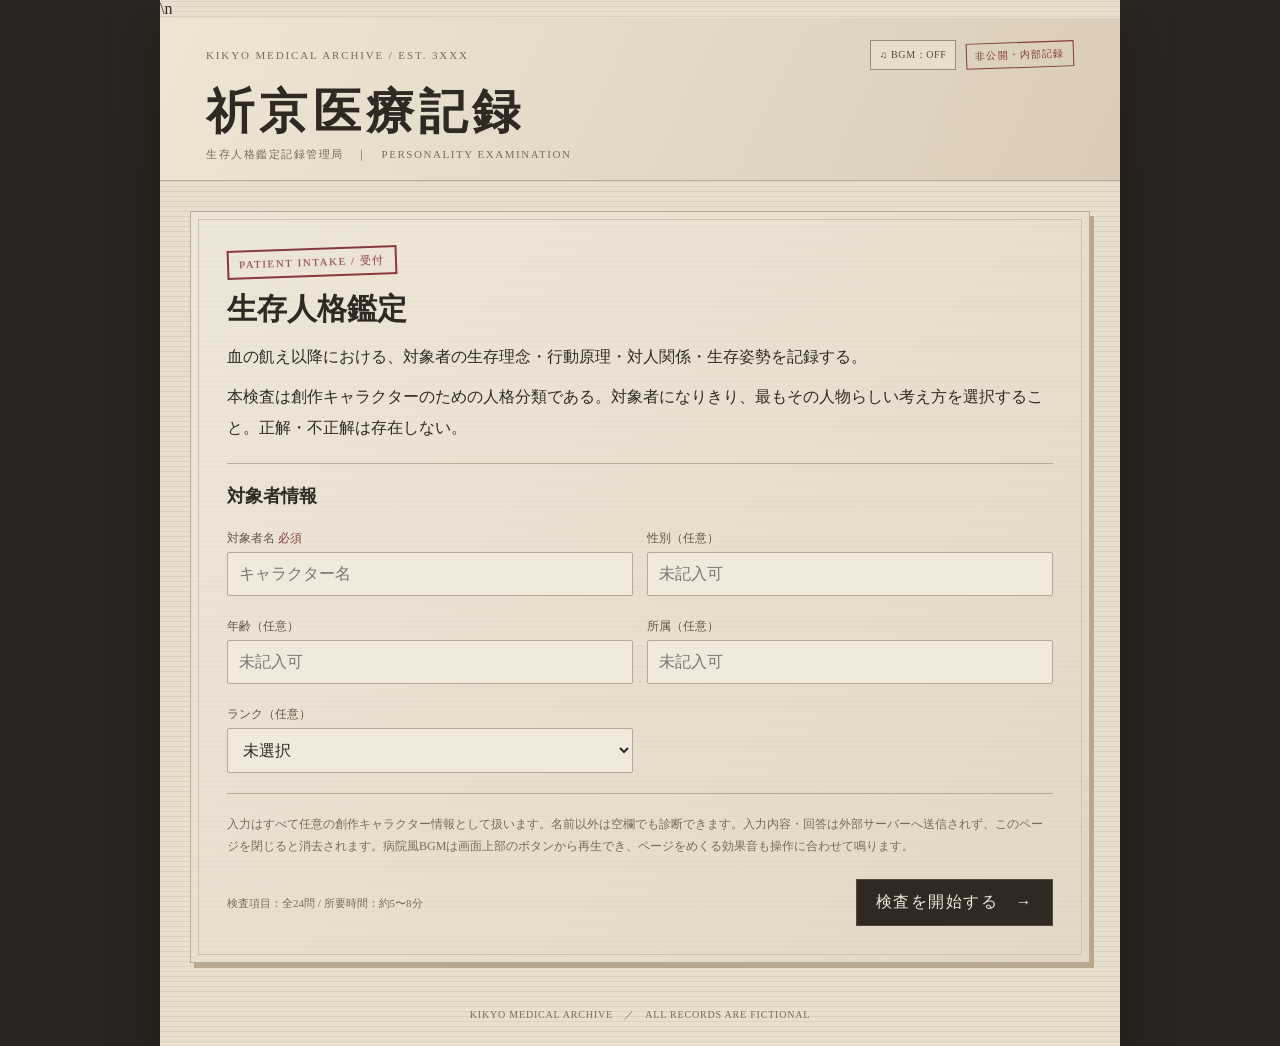
==== index.html @ bdaafd97 "Add files via upload" ====
<!doctype html>
<html lang="ja">
<head>
<meta charset="utf-8">
<meta name="viewport" content="width=device-width,initial-scale=1,viewport-fit=cover">
<meta name="theme-color" content="#292522">
<meta name="description" content="祈京医療記録 — 血の飢え以降の生存人格を鑑定する、創作キャラクター向け16タイプ診断。">
<title>祈京医療記録｜生存人格鑑定</title>
<style>
:root{
 --bg:#292522;--paper:#e8dfcf;--paper-deep:#ded2bd;--paper-light:#f0e9dc;
 --ink:#302923;--muted:#776b5b;--line:#b8aa95;--red:#87383b;--red-dark:#63282d;
 --bluegray:#69717b;--shadow:0 18px 55px #0005;--serif:"Yu Mincho","Hiragino Mincho ProN","Noto Serif JP",serif;
 --sans:"Yu Gothic","Hiragino Kaku Gothic ProN",sans-serif;
}
*{box-sizing:border-box}
html{scroll-behavior:smooth}
body{margin:0;background:radial-gradient(ellipse at top,#403833 0,#292522 58%);color:var(--ink);font-family:var(--serif);min-height:100vh}
button,input,select{font:inherit}
button{touch-action:manipulation}
.site{width:min(960px,100%);min-height:100vh;margin:0 auto;background:var(--paper);box-shadow:var(--shadow);position:relative;overflow:hidden}
.site:before{content:"";position:absolute;inset:0;pointer-events:none;opacity:.14;background:repeating-linear-gradient(0deg,transparent 0 4px,#8e806b 4px 5px)}
header{position:relative;padding:22px clamp(18px,5vw,46px) 18px;border-bottom:1px solid var(--line);background:linear-gradient(115deg,#eee5d5,#d9cdb9)}
.header-top{display:flex;align-items:center;justify-content:space-between;gap:12px}
.kicker,.micro{font:11px Georgia,serif;letter-spacing:.17em;color:var(--muted)}
.archive-mark{font:10px Georgia,serif;color:var(--red);border:1px solid var(--red);padding:5px 8px;letter-spacing:.12em;transform:rotate(-2deg)}
h1{font-size:clamp(29px,6vw,48px);letter-spacing:.11em;margin:10px 0 3px;font-weight:600}
.header-sub{font-size:11px;letter-spacing:.14em;color:var(--muted)}
main{position:relative;padding:clamp(14px,3.5vw,30px)}
.panel{position:relative;border:1px solid var(--line);padding:clamp(18px,4vw,36px);background:
 repeating-linear-gradient(0deg,#00000003 0,#00000003 1px,transparent 1px,transparent 5px),
 linear-gradient(135deg,#eee6d8,#e3d8c6);box-shadow:4px 5px 0 #b7a88f}
.panel:after{content:"";position:absolute;inset:7px;border:1px solid #cfc2ad;pointer-events:none}
.panel>*{position:relative;z-index:1}
h2{font-size:clamp(22px,4vw,30px);font-weight:600;margin:12px 0}
h3{font-size:18px;margin:20px 0 10px}
p{line-height:1.9;margin:10px 0}
.small{font-size:12px;color:var(--muted);line-height:1.8}
.stamp{display:inline-block;border:2px solid var(--red);color:var(--red);padding:5px 10px;font-size:11px;letter-spacing:.14em;transform:rotate(-2deg)}
.rule{border:0;border-top:1px solid var(--line);margin:20px 0}
.form-grid{display:grid;grid-template-columns:repeat(2,minmax(0,1fr));gap:10px 14px}
.field label{display:block;font-size:12px;color:#625747;margin:12px 0 5px}
.field input,.field select{width:100%;padding:12px 11px;border:1px solid #b7a991;border-radius:2px;background:#f1e9dc;color:var(--ink);outline:none}
.field input:focus,.field select:focus{border-color:var(--red);box-shadow:0 0 0 2px #87383b20}
.btn{border:1px solid #55483b;background:#302923;color:#f1e7d8;padding:12px 19px;letter-spacing:.09em;min-height:44px;transition:background .2s,transform .2s}
.btn:hover{background:#493a32}.btn:active{transform:translateY(1px)}
.btn.secondary{background:transparent;color:var(--ink)}.btn.secondary:hover{background:#d9cdbb}
.btn:disabled{opacity:.35;cursor:not-allowed}
.actions{display:flex;justify-content:space-between;align-items:center;gap:10px;flex-wrap:wrap;margin-top:22px}
.notice{font-size:11px;color:var(--muted);line-height:1.7}
.hidden{display:none!important}
.section-title{display:flex;align-items:center;gap:12px;margin-bottom:16px}
.section-title .num{font:12px Georgia,serif;color:var(--red);letter-spacing:.12em}
.exam-top{display:grid;grid-template-columns:74px 1fr;gap:17px;align-items:center;margin-bottom:18px}
.syringe-wrap{width:64px;height:166px;position:relative;display:flex;align-items:center;justify-content:center}
.syringe{position:relative;width:38px;height:137px;border:2px solid #75695c;border-radius:5px 5px 9px 9px;background:#f5eddfaa;overflow:hidden;box-shadow:inset 3px 0 5px #fff8}
.syringe:before{content:"";position:absolute;top:-13px;left:8px;width:18px;height:11px;border:2px solid #75695c;border-bottom:0}
.syringe:after{content:"";position:absolute;inset:9px 5px;background:repeating-linear-gradient(to top,transparent 0 12px,#6e6052 12px 13px);opacity:.6;z-index:2}
.blood{position:absolute;left:0;bottom:0;width:100%;height:0;background:linear-gradient(90deg,#64282d,#a34a4b 55%,#702c31);transition:height .65s ease}
.plunger{position:absolute;bottom:0;left:12px;width:14px;height:18px;background:#9d9282;border:2px solid #75695c;transform:translateY(0);transition:transform .65s ease}
.progress-meta{min-width:0}
.progress-meta h2{margin:6px 0}
.phase{font:11px Georgia,serif;letter-spacing:.18em;color:var(--red)}
.progress-label{display:flex;justify-content:space-between;gap:8px;font:11px Georgia,serif;color:var(--muted)}
.progress-track{height:7px;background:#c7baa4;margin-top:7px;overflow:hidden}
.progress-track span{display:block;height:100%;width:0;background:var(--red);transition:width .4s}
.question-card{transform-origin:left center}
.question-card.turning{animation:pageTurn .48s ease}
@keyframes pageTurn{0%{transform:perspective(900px) rotateY(0);opacity:1}45%{transform:perspective(900px) rotateY(-13deg);opacity:.45}100%{transform:perspective(900px) rotateY(0);opacity:1}}
.q-number{font:12px Georgia,serif;letter-spacing:.2em;color:var(--red)}
.q-text{font-size:clamp(19px,3.8vw,25px);line-height:1.75;margin:14px 0 8px}
.q-context{font-size:13px;line-height:1.85;color:#665b4d}
.options{display:grid;gap:9px;margin-top:20px}
.option{display:flex;gap:12px;align-items:flex-start;width:100%;text-align:left;padding:14px 15px;border:1px solid #c0b29b;background:#e0d4c0;color:var(--ink);line-height:1.75;transition:.18s}
.option:hover{background:#d8c9b1;border-color:#8f7a63}
.option.selected{border:2px solid var(--red);background:#ead9cd;padding:13px 14px;box-shadow:inset 3px 0 var(--red)}
.option.selected{position:relative;background:linear-gradient(100deg,#6e252b 0,#87383b 13%,#ead9cd 13.5%);border-color:#632127;color:#2e211e;box-shadow:inset 5px 0 #632127,0 0 0 1px #87383b55}
.option.selected .option-letter{color:#f4e6d8;font-weight:bold}
.option.selected:after{content:"記録選択済";position:absolute;right:10px;top:7px;font:9px var(--sans);letter-spacing:.08em;color:#87383b;background:#f1e4d5;padding:2px 5px;border:1px solid #b88b80}
.compat-card{position:relative}
.compat-tier{display:inline-block;margin:7px 0 4px;padding:3px 7px;border:1px solid #9c786c;color:#71343a;font-size:10px;letter-spacing:.08em;background:#eee2d2}
.compat-card[data-tier="good"] .compat-tier{background:#e5e0d0;color:#53604a;border-color:#9ba28b}
.compat-card[data-tier="caution"] .compat-tier{background:#eee1ce;color:#805d36;border-color:#c2a57d}
.compat-card[data-tier="friction"] .compat-tier{background:#ead5d0;color:#782e35;border-color:#b9827d}
#bloodReveal{position:absolute;z-index:30;left:0;right:0;top:0;height:350px;pointer-events:none;overflow:hidden;opacity:0}
#bloodReveal.play{opacity:1}
#bloodReveal .drip{position:absolute;top:-150px;width:clamp(9px,2vw,18px);height:155px;border-radius:0 0 60% 60%;background:linear-gradient(90deg,#4b1119,#8d2630 48%,#5b151e);filter:drop-shadow(0 2px 2px #3a111566);transform-origin:top;animation:bloodFall 1.7s cubic-bezier(.18,.7,.25,1) forwards}
#bloodReveal .drip:after{content:"";position:absolute;bottom:-15px;left:50%;width:19px;height:24px;transform:translateX(-50%);border-radius:50% 50% 60% 60%;background:#76202a}
#bloodReveal .drip:nth-child(1){left:9%;height:112px;animation-delay:.05s}
#bloodReveal .drip:nth-child(2){left:24%;height:176px;animation-delay:.18s}
#bloodReveal .drip:nth-child(3){left:57%;height:132px;animation-delay:.1s}
#bloodReveal .drip:nth-child(4){left:79%;height:198px;animation-delay:.24s}
#bloodReveal .drip:nth-child(5){left:92%;height:95px;animation-delay:.32s}
#certificate.blood-mark:after{content:"";position:absolute;z-index:2;pointer-events:none;top:0;right:0;width:min(190px,32%);height:120px;opacity:.48;background:radial-gradient(ellipse at 85% 0%,#7c2028 0 7%,transparent 8%),radial-gradient(ellipse at 72% 2%,#8c2930 0 15%,transparent 16%),radial-gradient(ellipse at 96% 18%,#6f1d26 0 9%,transparent 10%);mix-blend-mode:multiply}
#certificate{position:relative;overflow:hidden}
@keyframes bloodFall{0%{top:-160px;transform:scaleY(.3)}65%{transform:scaleY(1.04)}100%{top:105px;transform:scaleY(1)}}
@media(prefers-reduced-motion:reduce){#bloodReveal .drip,.screen-enter,.question-card.turning{animation-duration:.01ms!important}}

.option:focus-visible,.btn:focus-visible{outline:3px solid #87383b66;outline-offset:2px}
.option-letter{font:14px Georgia,serif;color:var(--red);min-width:19px;padding-top:1px}
.stage-panel{text-align:center;min-height:270px;display:flex;flex-direction:column;align-items:center;justify-content:center}
.loader{width:54px;height:54px;border:3px solid #c8baa4;border-top-color:var(--red);border-radius:50%;animation:spin 1.1s linear infinite;margin:20px auto}
@keyframes spin{to{transform:rotate(360deg)}}
.result-head{display:flex;justify-content:space-between;align-items:flex-start;gap:12px;flex-wrap:wrap}
.result-code{font:bold clamp(48px,10vw,76px) Georgia,serif;color:var(--red);letter-spacing:.1em;margin:4px 0}
.result-name{font-size:clamp(22px,4vw,30px);margin:0}
.class-label{display:inline-block;border:1px solid var(--red);color:var(--red);padding:5px 9px;font-size:12px;margin-top:9px}
.axis{margin:16px 0}
.axis-head{display:flex;justify-content:space-between;gap:10px;font-size:12px;flex-wrap:wrap}
.axis-track{height:12px;display:flex;background:#c7baa4;margin-top:7px;overflow:hidden}
.axis-first{height:100%;background:var(--red)}.axis-second{height:100%;background:var(--bluegray)}
.axis-legend{display:flex;justify-content:space-between;color:var(--muted);font-size:10px;margin-top:4px}
.detail-grid{display:grid;grid-template-columns:repeat(2,minmax(0,1fr));gap:10px}
.detail{border:1px solid var(--line);background:#e0d5c3;padding:13px;line-height:1.8;font-size:13px}
.detail strong{display:block;color:var(--red);font-size:12px;margin-bottom:4px;letter-spacing:.05em}
.compat-grid{display:grid;grid-template-columns:repeat(2,minmax(0,1fr));gap:8px}
.compat-card{border:1px solid var(--line);background:#e0d5c3;padding:10px;font-size:12px;line-height:1.6}
.compat-card b{display:block;font-size:13px}.compat-kind{color:var(--red);font-size:11px}
.result-actions{display:flex;gap:9px;flex-wrap:wrap;margin-top:16px}
.header-controls{display:flex;align-items:center;gap:10px}
.sound-toggle{border:1px solid #9c8c75;background:#e7ddcc;color:#57483b;padding:7px 9px;font:10px Georgia,serif;letter-spacing:.06em;white-space:nowrap}
.sound-toggle[aria-pressed="true"]{background:#87383b;color:#f1e7d8;border-color:#63282d}
.option-note{margin-top:10px}
.date-record{margin-top:5px;color:var(--red)}
.compat-heading{font-size:14px;margin:14px 0 8px;color:#5c493c}
.compat-heading.friction{margin-top:24px;color:var(--red-dark)}
.compat-card{position:relative}
.compat-rank{font:11px Georgia,serif;color:var(--red);letter-spacing:.08em}
.compat-score{display:inline-block;margin:5px 0;padding:2px 6px;border:1px solid #b8aa95;font:11px Georgia,serif}
.compat-axes{color:var(--muted);font-size:10px;margin-top:5px}
.screen-enter{animation:screenReveal .65s ease both}
@keyframes screenReveal{0%{opacity:0;filter:blur(2px);transform:translateY(9px)}100%{opacity:1;filter:blur(0);transform:translateY(0)}}
#result .panel{animation:recordReveal .9s ease both}
@keyframes recordReveal{0%{opacity:0;transform:translateY(12px) scale(.99)}65%{opacity:1}100%{transform:translateY(0) scale(1)}}
.stamp{animation:stampIn .55s cubic-bezier(.2,.8,.2,1) both}
@keyframes stampIn{0%{opacity:0;transform:rotate(-8deg) scale(1.25)}100%{opacity:1;transform:rotate(-2deg) scale(1)}}
.exam-top{animation:screenReveal .5s ease both}
.option{animation:optionAppear .34s ease both}
.option:nth-child(2){animation-delay:.035s}.option:nth-child(3){animation-delay:.07s}.option:nth-child(4){animation-delay:.105s}.option:nth-child(5){animation-delay:.14s}
@keyframes optionAppear{0%{opacity:0;transform:translateX(10px)}100%{opacity:1;transform:translateX(0)}}
#analysis .loader{box-shadow:0 0 0 0 #87383b22;animation:spin 1.1s linear infinite,medicalPulse 1.8s ease-in-out infinite}
@keyframes medicalPulse{0%,100%{box-shadow:0 0 0 0 #87383b00}50%{box-shadow:0 0 18px 4px #87383b30}}
#analysis{overflow:hidden}
#analysis:before{content:"";position:absolute;left:0;right:0;top:-25%;height:22%;background:linear-gradient(180deg,transparent,#87383b14,transparent);animation:scanSweep 2.4s linear infinite;pointer-events:none}
@keyframes scanSweep{to{top:110%}}
.question-card:before{content:"RECORD / CONFIDENTIAL";position:absolute;right:16px;top:14px;font:9px Georgia,serif;letter-spacing:.12em;color:#9b8d79;opacity:.65}
.footer{padding:15px 22px 24px;text-align:center;color:var(--muted);font-size:10px;letter-spacing:.08em}
@media(max-width:560px){
 main{padding:12px}.panel{padding:17px}.form-grid,.detail-grid{grid-template-columns:1fr}.header-controls{gap:6px}.sound-toggle{font-size:9px;padding:6px 7px}.archive-mark{font-size:9px}
 .exam-top{grid-template-columns:56px 1fr;gap:12px}.syringe-wrap{width:52px;height:144px}.syringe{height:119px;width:34px}
 .compat-grid{grid-template-columns:1fr 1fr}.actions .btn{flex:1}
}
@media(prefers-reduced-motion:reduce){*,*:before,*:after{scroll-behavior:auto!important;animation-duration:.01ms!important;animation-iteration-count:1!important;transition-duration:.01ms!important}}
</style>
</head>
<body>
<div class="site">\n<div id="bloodReveal" aria-hidden="true"><i class="drip"></i><i class="drip"></i><i class="drip"></i><i class="drip"></i><i class="drip"></i></div>
<header>
 <div class="header-top"><div class="kicker">KIKYO MEDICAL ARCHIVE / EST. 3XXX</div><div class="header-controls"><button type="button" class="sound-toggle" id="soundBtn" aria-pressed="false">♫ BGM：OFF</button><div class="archive-mark">非公開・内部記録</div></div></div>
 <h1>祈京医療記録</h1>
 <div class="header-sub">生存人格鑑定記録管理局　｜　PERSONALITY EXAMINATION</div>
</header>
<main>
<section id="intro" class="panel">
 <div class="stamp">PATIENT INTAKE / 受付</div>
 <h2>生存人格鑑定</h2>
 <p>血の飢え以降における、対象者の生存理念・行動原理・対人関係・生存姿勢を記録する。</p>
 <p>本検査は創作キャラクターのための人格分類である。対象者になりきり、最もその人物らしい考え方を選択すること。正解・不正解は存在しない。</p>
 <hr class="rule">
 <h3>対象者情報</h3>
 <div class="form-grid">
  <div class="field"><label for="charName">対象者名 <span style="color:var(--red)">必須</span></label><input id="charName" maxlength="32" autocomplete="off" placeholder="キャラクター名"></div>
  <div class="field"><label for="gender">性別（任意）</label><input id="gender" maxlength="20" autocomplete="off" placeholder="未記入可"></div>
  <div class="field"><label for="age">年齢（任意）</label><input id="age" maxlength="16" autocomplete="off" placeholder="未記入可"></div>
  <div class="field"><label for="org">所属（任意）</label><input id="org" maxlength="32" autocomplete="off" placeholder="未記入可"></div>
  <div class="field"><label for="rank">ランク（任意）</label><select id="rank"><option value="">未選択</option><option>スレイブ</option><option>シビル</option><option>ドミナント</option><option>ロード</option><option>その他</option></select></div>
 </div>
 <hr class="rule">
 <p class="small">入力はすべて任意の創作キャラクター情報として扱います。名前以外は空欄でも診断できます。入力内容・回答は外部サーバーへ送信されず、このページを閉じると消去されます。病院風BGMは画面上部のボタンから再生でき、ページをめくる効果音も操作に合わせて鳴ります。</p>
 <div class="actions"><span class="notice">検査項目：全24問 / 所要時間：約5〜8分</span><button class="btn" id="startBtn">検査を開始する　→</button></div>
</section>

<section id="exam" class="hidden" aria-live="polite">
 <div class="exam-top">
  <div class="syringe-wrap" aria-label="採取進行状況"><div class="syringe"><div class="blood" id="blood"></div></div><div class="plunger" id="plunger"></div></div>
  <div class="progress-meta">
   <div class="phase">STAGE 01 / EXAMINATION</div><h2>心理検査記録</h2>
   <div class="progress-label"><span id="sample">SAMPLE 00 / 24</span><span id="remain">残り24問</span></div>
   <div class="progress-track"><span id="progress"></span></div>
   <div class="small" style="margin-top:7px">回答は対象者の思考傾向として集計されます。</div>
  </div>
 </div>
 <div class="panel question-card" id="questionCard">
  <div class="q-number" id="qNumber">CASE 001</div>
  <div class="q-text" id="qText"></div><div class="q-context" id="qContext">最も対象者らしい考え方を選択すること。</div>
  <div class="options" id="options"></div><p class="small option-note">選択肢に当てはまるものがない場合は、最後の「どれにも当てはまらない」を選択できます。その回答は各軸に加点・減点されません。</p>
  <div class="actions"><button class="btn secondary" id="backBtn">← 前の記録</button><button class="btn" id="nextBtn" disabled>回答を記録する →</button></div>
 </div>
</section>

<section id="analysis" class="panel stage-panel hidden" aria-live="polite">
 <div class="stamp">検査終了</div><div class="loader" aria-hidden="true"></div>
 <div class="phase">STAGE 02 / ANALYSIS</div><h2>解析処理中</h2>
 <p id="analysisText">採取された回答記録を照合しています。</p>
 <div class="progress-track" style="width:min(360px,90%)"><span id="analysisProgress"></span></div>
 <p class="small">人格傾向の集計・分類照合・記録文書の生成を実行しています。</p>
</section>

<section id="result" class="hidden">
 <div class="panel" id="certificate">
  <div class="result-head"><div><div class="stamp">診断確定 / CONFIRMED</div><div class="kicker" style="margin-top:17px">PATIENT PERSONALITY RECORD</div></div><div class="micro">FILE No. KMA-24</div></div>
  <h2 id="resultCharacter" style="margin-bottom:0"></h2><div class="small" id="resultMeta"></div><div class="small date-record" id="resultDate"></div>
  <hr class="rule">
  <div class="kicker">PERSONALITY CODE</div><div class="result-code" id="resultCode"></div>
  <div class="result-name" id="resultName"></div><div class="class-label" id="resultClass"></div>
  <p id="resultSummary"></p>
  <hr class="rule"><h3>心理傾向・構成比</h3><div id="axisResults"></div>
  <hr class="rule"><h3>生存人格の詳細観察</h3><div class="detail-grid" id="detailResults"></div>
  <hr class="rule"><h3>他人格との関係性分析</h3>
  <p class="small">4つの分類軸の一致・相違から算出した、創作上の相性目安です。心理学的に実証された相性判定ではなく、異なる価値観が必ず不仲を意味するものでもありません。</p>
  <h4 class="compat-heading">親和性が高い可能性のある人格 TOP 5</h4><div class="compat-grid" id="compatBest"></div>
  <h4 class="compat-heading friction">価値観の摩擦が生じやすい人格 TOP 5</h4><div class="compat-grid" id="compatFriction"></div>
  <hr class="rule"><p class="notice">本記録は対象者の回答に基づく創作上の人格分類です。能力・ランク・善悪・将来の行動を保証するものではありません。</p>
  <div class="kicker">KIKYO MEDICAL ARCHIVE / FILE CLOSED</div>
 </div>
 <div class="result-actions">
  <button class="btn" id="saveBtn">カルテ画像を保存</button>
  <button class="btn" id="shareBtn">結果を共有</button>
  <button class="btn secondary" id="restartBtn">別の対象者を診断</button>
 </div>
 <p class="notice" style="margin-top:10px">画像はこの端末内で生成されます。共有時は共有先アプリに渡す内容を確認してから送信してください。</p>
</section>
</main>
<div class="footer">KIKYO MEDICAL ARCHIVE　／　ALL RECORDS ARE FICTIONAL</div>
</div>

<script>
"use strict";
/* この診断はブラウザ内だけで動作します。外部送信・Cookie・解析タグ・永続保存はありません。 */
const QUESTIONS = [
 {s:"避難場所で、全員に同じ量の血液を配る制度が始まった。必要量には個人差がある。あなたが最も重視するのは？",c:"制度の公平さと、そこに含まれる個々の事情。",a:[
  ["配給制度を維持し、全員が同じ基準に従うことが先決だ。",[-2,0,0,0]],
  ["状況に合わせて配給方法を変えられる余地を残したい。",[2,0,0,1]],
  ["必要量の違いを話し合い、全員が受け入れられる基準を探す。",[0,0,-2,0]],
  ["制度に頼らず、自分で必要な分を確保できる道を考える。",[1,0,2,1]]
 ]},
 {s:"仲間が危険な場所へ向かおうとしている。あなたが最初に考えることは？",c:"止めるか、見送るか。その判断の根拠を考える。",a:[
  ["危険の程度と成功率を整理し、筋道を立てて伝える。",[0,-2,0,0]],
  ["その人物が何を求めているのかを確かめ、気持ちを尊重する。",[0,2,-1,0]],
  ["一緒に行く者を募り、危険を分担できないか考える。",[0,0,-2,0]],
  ["本人の選択に口を出しすぎず、自分の行動を決める。",[1,0,2,1]]
 ]},
 {s:"所属する集団で、長く続く規則が現状に合わなくなった。",c:"古い決まりと今の現実が食い違っている。",a:[
  ["規則を維持し、例外を増やさないことが安定につながる。",[-2,0,0,-1]],
  ["現状に合うよう、必要な部分を改めるべきだ。",[2,0,0,2]],
  ["規則が守ってきたものを確認し、根本の理念は残したい。",[-1,0,-1,-2]],
  ["既存の仕組みにこだわらず、その場で最も使える方法を選ぶ。",[2,1,1,2]]
 ]},
 {s:"信頼していた人物が秘密を抱えていたと知った。",c:"秘密の内容は、まだ分かっていない。",a:[
  ["事情を確かめ、事実と感情を分けて判断する。",[0,-2,0,0]],
  ["隠されていたことへの気持ちを、まず相手に伝える。",[0,2,-1,0]],
  ["相手の事情を聞き、関係を続ける方法を探る。",[0,0,-2,-1]],
  ["信頼をいったん保留し、今後の行動を見て距離を決める。",[1,0,2,2]]
 ]},
 {s:"物資が尽きかけた集団で、配分を変えれば全員が少しずつ助かる。",c:"ただし、誰かに負担が偏る可能性もある。",a:[
  ["決められた配分手順を守り、混乱を避ける。",[-2,-1,0,-1]],
  ["今の状況に合うよう、自分の判断で配分を変える。",[2,1,1,2]],
  ["負担が偏る人の声を聞き、皆で納得できる案を探す。",[0,0,-2,-1]],
  ["自分の生存分を確保したうえで、余力の使い方を考える。",[1,0,2,1]]
 ]},
 {s:"予想外の出来事で、準備していた計画が崩れた。",c:"その場で使える情報は限られている。",a:[
  ["分かっている情報を整理し、優先順位をつけ直す。",[0,-2,0,0]],
  ["直感的に危険を察知した方向へ、まず動いてみる。",[0,2,0,2]],
  ["周囲と役割を分け、互いの情報を持ち寄る。",[0,0,-2,1]],
  ["計画に固執せず、自分で別の道を選び直す。",[2,1,2,2]]
 ]},
 {s:"あなたが大切にしてきた約束が、今の状況では誰かを危険にさらす。",c:"約束を守ることと、現実の安全が両立しない。",a:[
  ["約束には重みがある。簡単に破るべきではない。",[-1,0,0,-2]],
  ["状況が変わった以上、約束の形も変えるべきだ。",[1,0,0,2]],
  ["関係者に説明し、別の形で責任を果たしたい。",[0,0,-2,-1]],
  ["自分が正しいと考える判断を、他人の期待より優先する。",[2,1,2,-2]]
 ]},
 {s:"集団の中で意見が割れ、結論が出ない。",c:"時間をかけすぎると、全員に不利益が出る。",a:[
  ["決定手順を定め、責任者が結論を出すべきだ。",[-2,-1,0,0]],
  ["各自が別々に動ける余地を残したい。",[2,1,2,1]],
  ["全員の意見を聞き、合意できる部分を探す。",[0,0,-2,-1]],
  ["議論から距離を取り、自分で最善と思う行動を選ぶ。",[1,0,2,1]]
 ]},
 {s:"助けを求めてきた人物は、以前あなたを裏切ったことがある。",c:"今は、その人物もあなたも選択を迫られている。",a:[
  ["過去の事実と今の危機を分け、状況を見て決める。",[0,-2,0,0]],
  ["その場で湧いた感情を無視せず、率直に反応する。",[0,2,1,0]],
  ["相手の事情を聞き、関係を見直す機会にする。",[0,0,-2,-1]],
  ["今後の自分にどんな影響があるかを考えて判断する。",[1,-1,2,2]]
 ]},
 {s:"あなたの信念と、所属集団の方針が正面から衝突した。",c:"どちらを選んでも何かを失う可能性がある。",a:[
  ["集団の秩序を保つため、決定に従う。",[-2,0,-1,0]],
  ["自分の信念を曲げず、反対を示す。",[1,0,1,-2]],
  ["双方が続けられる妥協点を探す。",[0,0,-2,1]],
  ["集団を離れ、自分のやり方を選ぶ。",[2,1,2,-1]]
 ]},
 {s:"安全な場所に留まるか、危険を承知で新しい場所へ移るか。",c:"どちらにも確かな保証はない。",a:[
  ["安全性を確認できるまで留まり、情報を集める。",[-1,-2,0,0]],
  ["可能性があるなら、今動くべきだと感じる。",[1,2,0,1]],
  ["仲間の状態や意見を確かめ、共に決める。",[0,0,-2,0]],
  ["自分が動くべきだと思えば、単独でも移る。",[2,1,2,2]]
 ]},
 {s:"周囲の人々が、あなたに判断を委ねている。",c:"あなたの決定は複数人の生活に影響する。",a:[
  ["誰もが従える規則と手順を整える。",[-2,-1,0,-1]],
  ["その場の変化に合わせ、柔軟に判断する。",[1,1,0,2]],
  ["一人ひとりの事情を把握してから決める。",[0,0,-2,-1]],
  ["責任は引き受けるが、干渉されずに決めたい。",[1,0,2,-1]]
 ]},
 {s:"仲間の一人が失敗し、集団全体に損害が出た。",c:"失敗した人物は、故意に行ったわけではない。",a:[
  ["原因を検証し、再発を防ぐ仕組みを作る。",[-1,-2,0,-1]],
  ["まず本人に感じたことを伝え、反応を見る。",[0,2,0,0]],
  ["責めるより、全員で立て直す方法を探す。",[0,0,-2,1]],
  ["同じ失敗を避けるため、役割や距離を変える。",[1,0,2,2]]
 ]},
 {s:"これまで有効だった生き方が、新しい環境では通用しなくなった。",c:"変化を受け入れるには、過去の選択を見直す必要がある。",a:[
  ["自分の基本方針は簡単には変えない。",[-1,0,0,-2]],
  ["新しい環境に合わせて考え方を変える。",[1,0,0,2]],
  ["信頼できる人の知恵を借り、共に更新する。",[0,0,-2,1]],
  ["古いやり方を捨て、自分だけの道を探す。",[2,1,2,2]]
 ]},
 {s:"あなたにとって、他者と共に生きることの意味に近いものは？",c:"人との距離や関係の築き方について考える。",a:[
  ["互いに役割を果たすことで、安定が生まれる。",[-1,0,-1,0]],
  ["一人では得られない選択肢が増える。",[1,0,0,1]],
  ["互いを大切にし、支え合えることに価値がある。",[0,0,-2,-1]],
  ["依存せず、互いの領域を尊重することが大切だ。",[1,0,2,0]]
 ]},
 {s:"危機の最中、冷静さを保つことが難しい状況になった。",c:"自分の感情との向き合い方を考える。",a:[
  ["感情を脇に置き、情報を整理しようとする。",[0,-2,0,0]],
  ["感情を抑え込まず、湧き上がる感覚を行動に活かす。",[0,2,0,1]],
  ["誰かと話し、気持ちを共有して落ち着く。",[0,0,-2,0]],
  ["他人に見せず、一人で整理する時間を取る。",[0,0,2,1]]
 ]},
 {s:"集団の規則に従えば助かるが、大切な人物が不利益を受ける。",c:"規則を守ることにも、その人物を守ることにも理由がある。",a:[
  ["全員に適用される規則を優先する。",[-2,-1,0,0]],
  ["大切な人物を守るため、規則の例外を求める。",[1,1,-1,-1]],
  ["規則を変えられるよう、周囲に働きかける。",[0,0,-2,1]],
  ["集団から離れ、別の方法で守る。",[2,1,2,1]]
 ]},
 {s:"誰にも知られていない場所で、あなたは自由に行動できる。",c:"他人の期待や監視がない状況を想像する。",a:[
  ["自分で決めた習慣や基準を守る。",[-1,-1,0,-2]],
  ["その時々の状況や気分に合わせて動く。",[1,2,0,2]],
  ["誰かとの約束や関係を思い出して行動する。",[0,0,-2,-1]],
  ["他人の期待を考えず、自分の望みを優先する。",[2,1,2,0]]
 ]},
 {s:"あなたの考えを理解しない相手と、長く関わる必要がある。",c:"相手を変えることは難しい。",a:[
  ["共通の規則や役割を決めて関係を保つ。",[-2,0,0,0]],
  ["理解されなくても、自分のやり方を通す。",[1,0,2,-2]],
  ["相手の考えを知り、接点を探す。",[0,0,-2,1]],
  ["必要最低限の関係に留め、状況に応じて対応する。",[1,0,2,2]]
 ]},
 {s:"一度選んだ道が間違いだったと分かった。",c:"今からでも、別の選択をすることはできる。",a:[
  ["誤りを検証し、同じ判断を繰り返さない。",[0,-2,0,-1]],
  ["迷い続けず、すぐ別の道へ切り替える。",[1,2,0,2]],
  ["関係者に説明し、一緒に修正する。",[0,0,-2,1]],
  ["過去にこだわらず、自分の判断で進み直す。",[2,0,2,1]]
 ]},
 {s:"あなたが守ってきた場所に、新しい人々が助けを求めてきた。",c:"受け入れれば、物資や安全に影響が出る可能性がある。",a:[
  ["受け入れる条件と規則を明確にする。",[-2,0,0,0]],
  ["自分たちの自由が損なわれない範囲で決める。",[2,0,1,1]],
  ["できる限り受け入れ、共に暮らす方法を探す。",[0,0,-2,-1]],
  ["自分たちの安全を優先し、距離を保つ。",[1,0,2,1]]
 ]},
 {s:"先の見えない状況で、あなたを支えるものは何か。",c:"最も手放しにくい心の拠り所を考える。",a:[
  ["状況を理解し、筋道を立てること。",[0,-2,0,0]],
  ["今を生き抜こうとする強い衝動。",[0,2,0,1]],
  ["誰かとのつながりや、守りたい関係。",[0,0,-2,-1]],
  ["自分自身で決めた譲れない基準。",[0,0,1,-2]]
 ]},
 {s:"他者から期待される役割と、本当に望む生き方が違っている。",c:"期待に応えることにも、自分の望みを選ぶことにも代償がある。",a:[
  ["役割を果たすことが全体の安定につながる。",[-2,0,-1,0]],
  ["期待に縛られず、自分の望む道を選ぶ。",[2,1,1,-1]],
  ["期待する人と話し、互いに納得できる形を探す。",[0,0,-2,1]],
  ["表向きの役割と内心を分け、状況に合わせて振る舞う。",[1,0,1,2]]
 ]},
 {s:"最後に、あなたが生存のために最も手放したくないものは？",c:"これまでの選択を振り返り、最も近い考えを選ぶ。",a:[
  ["自分が信じてきた秩序や仕組み。",[-2,0,0,-1]],
  ["何者にも縛られない選択の自由。",[2,0,1,0]],
  ["誰かと築いてきた関係。",[0,0,-2,-1]],
  ["自分自身の信念と判断基準。",[0,0,1,-2]]
 ]}
];
const AXES=[
 {name:"生存理念",left:"秩序",right:"自由",l:"O",r:"F"},
 {name:"行動原理",left:"理性",right:"本能",l:"R",r:"I"},
 {name:"対人関係",left:"共存",right:"孤高",l:"C",r:"L"},
 {name:"生存姿勢",left:"信念",right:"適応",l:"B",r:"A"}
];
const TYPE_DATA={
 ORCB:{name:"血盟の守り手",kind:"統制共存型",summary:"秩序を保つことと、他者とのつながりを守ることを重視する。決まりを単なる束縛ではなく、互いが生き延びるための約束として捉えやすい。",strength:"役割や手順を整え、集団の安定を支えやすい。",risk:"守るべき秩序や関係に固執し、変化への対応が遅れることがある。",stress:"自分が支えなければならないという責任を抱え込みやすい。",relation:"約束を守り、互いの役割を尊重する相手と信頼を築きやすい。"},
 ORCA:{name:"飢餓を繕う者",kind:"調整共存型",summary:"秩序を土台にしながら、現実に合わせて関係や方法を調整する。集団が壊れないよう、変化を小さく積み重ねる傾向がある。",strength:"安定と柔軟性の折り合いをつけ、場を整えやすい。",risk:"周囲に合わせることを優先し、自分の望みが後回しになる場合がある。",stress:"全員を納得させようとして、決断を先延ばしにしやすい。",relation:"話し合いを重ね、互いに譲れる部分を探す相手と相性がよい。"},
 ORLB:{name:"血誓の番人",kind:"規律孤高型",summary:"秩序と自分の信念を重んじ、他者に過度に依存せずに生きようとする。集団の中にいても、自分の役割と境界を明確に保つ。",strength:"一貫した判断基準を持ち、周囲に流されにくい。",risk:"自分の基準を他者にも求め、孤立を深めることがある。",stress:"助けを求めるより、責任を一人で引き受けようとする。",relation:"互いの独立性を認め、約束を軽んじない相手と関係を築きやすい。"},
 ORLA:{name:"乾きを読む者",kind:"冷静適応型",summary:"仕組みや状況を見極めながら、自分の距離を保って生きる。安定を求める一方、必要と判断すれば手段を切り替える現実感覚を持つ。",strength:"状況を観察し、無理の少ない選択肢を見つけやすい。",risk:"安全な距離を保つあまり、他者から本心が見えにくくなる。",stress:"関係を整理し、関わりそのものを減らす方向へ傾きやすい。",relation:"干渉しすぎず、必要なときに協力できる相手と安定しやすい。"},
 OICB:{name:"血宴の盟主",kind:"衝動共存型",summary:"集団や仲間への帰属意識が強く、守りたいもののために素早く動く。秩序は人々をつなぐ器として意味を持つ。",strength:"仲間への働きかけが早く、集団を鼓舞しやすい。",risk:"仲間を守る気持ちが先走り、状況の見極めが甘くなることがある。",stress:"身内とそれ以外を強く分け、判断が極端になる場合がある。",relation:"情熱を受け止めつつ、落ち着いた視点を持つ相手と補い合える。"},
 OICA:{name:"渇きを分かつ者",kind:"柔軟共存型",summary:"他者と共に生きることを大切にし、状況に応じて行動を変える。決められた形よりも、今そこにいる人々に必要なものを優先しやすい。",strength:"人の変化に気づき、柔軟に助け合いの形を作れる。",risk:"目の前の人や状況に引き寄せられ、長期的な方針が揺らぐことがある。",stress:"周囲の期待を受け止めすぎて、自分の限界を見失いやすい。",relation:"気持ちを言葉にし、互いに支え合える相手と親和性が高い。"},
 OILB:{name:"飢えに抗う者",kind:"衝動孤高型",summary:"自分の信念に従い、必要と感じた瞬間に行動する。秩序を認めながらも、他者に自分の判断を預けることは好まない。",strength:"決断が早く、信念に関わる場面で強い行動力を発揮する。",risk:"周囲との調整を後回しにし、意図せず対立を生むことがある。",stress:"譲歩を弱さと捉え、孤立しても自分の道を進みやすい。",relation:"率直に意見を交わせて、互いの領域を尊重できる相手と合う。"},
 OILA:{name:"血路の狩人",kind:"本能適応型",summary:"生存に必要なものを素早く見定め、環境に応じて手段を変える。集団の枠を利用することはあっても、最終的な判断は自分で下そうとする。",strength:"変化への反応が早く、現実的な突破口を探しやすい。",risk:"目先の有効性を優先し、長期的な信頼を損ねることがある。",stress:"周囲を頼るより、単独で状況を切り抜けようとする。",relation:"目的を共有し、必要な距離を保てる相手と協力しやすい。"},
 FRCB:{name:"血脈の調停者",kind:"自由共存型",summary:"自分の選択を大切にしながら、他者との関係も手放さない。強制ではなく、納得と信頼によって人がつながる状態を望む。",strength:"異なる価値観の間に立ち、双方の意思を尊重しやすい。",risk:"自由と協調の両方を守ろうとして、板挟みになることがある。",stress:"自分の望みを抑えて関係を保とうとする場合がある。",relation:"選択を尊重し、対話を避けない相手と深い信頼を築きやすい。"},
 FRCA:{name:"渇望の調律者",kind:"合理適応型",summary:"自由な選択を好み、状況を整理しながら現実的な方法を選ぶ。固定された形に縛られず、周囲との協力も必要に応じて取り入れる。",strength:"複数の選択肢を比較し、現実に合う方法を選びやすい。",risk:"合理性を優先するあまり、相手の感情を見落とすことがある。",stress:"関係や計画を効率で整理し、割り切りすぎる場合がある。",relation:"自立性を尊重しつつ、考えを共有できる相手と安定しやすい。"},
 FRLB:{name:"孤血の誓約者",kind:"独立信念型",summary:"自分の判断と信念を強く持ち、他者の期待に流されずに生きようとする。孤独を恐れるより、自分を曲げることに抵抗を感じやすい。",strength:"信念が明確で、圧力の中でも自分の立場を保ちやすい。",risk:"異なる意見を受け入れる余地が狭くなり、孤立することがある。",stress:"妥協や相談を避け、自分だけで答えを出そうとする。",relation:"干渉せず、互いの信念を尊重できる相手と長く関係を続けやすい。"},
 FRLA:{name:"乾坤の漂流者",kind:"独立適応型",summary:"自由と独立を求め、環境に応じて自分の生き方を更新する。過去の決まりや他者の期待より、今の自分に必要な選択を重視する。",strength:"変化を恐れず、新しい環境に自分を合わせられる。",risk:"一つの場所や関係に留まる理由を見失いやすい。",stress:"状況を変えることを優先し、問題の根本に向き合わない場合がある。",relation:"束縛せず、変化や距離を受け入れられる相手と合う。"},
 FICB:{name:"紅涙の庇護者",kind:"情動共存型",summary:"自分の感情と他者への思いを大切にし、守りたい相手のために動く。自由を求めながらも、心のつながりを生きる理由の一つとしている。",strength:"相手の気持ちに敏感で、強い共感と献身を示しやすい。",risk:"大切な相手のために、自分の安全や望みを後回しにしやすい。",stress:"感情が揺さぶられると、判断が極端になりやすい。",relation:"思いやりを受け取り、負担を一方に偏らせない相手と合う。"},
 FICA:{name:"血潮の渡り手",kind:"情動適応型",summary:"感情や直感を行動の起点にしながら、状況に合わせて関わり方を変える。新しい人や環境に触れることで、自分の選択肢を広げていく。",strength:"人や環境の変化を感じ取り、関係を柔軟に築ける。",risk:"その時の感情や周囲の空気に影響され、判断が揺れることがある。",stress:"目の前の問題を動き回って解決しようとし、休む機会を逃しやすい。",relation:"感情を否定せず、必要なときに落ち着きを共有できる相手と合う。"},
 FILB:{name:"飢餓の反逆者",kind:"孤高信念型",summary:"自分の感覚と信念を頼りに、他者に依存せず道を選ぶ。既存の秩序に疑問を持ち、自分が正しいと信じるものを守ろうとする。",strength:"強い自立心と信念を持ち、圧力に屈しにくい。",risk:"周囲の助言を遠ざけ、自分の判断を修正しにくくなる。",stress:"対話より行動を選び、周囲との断絶を深めることがある。",relation:"率直な対話ができ、互いの自由を侵さない相手と関係を築きやすい。"},
 FILA:{name:"渇血の放浪者",kind:"自由適応型",summary:"自由を求め、直感と経験を頼りに環境を渡り歩く。決められた居場所に固執せず、必要に応じて関係や方針を変えることができる。",strength:"行動の切り替えが早く、未知の環境にも飛び込みやすい。",risk:"長期的な約束や継続的な関係を負担に感じる場合がある。",stress:"その場から離れることで、向き合うべき問題を先送りしやすい。",relation:"自由を尊重し、必要なときには信頼を示してくれる相手と合う。"}
};
const COMPAT_LABELS={
 0:["同質・理解","価値観が非常に近く、考え方を理解しやすい関係。似ているからこそ、同じ弱点を抱える可能性もある。"],
 1:["共鳴","大切にするものが重なりやすく、自然に協力できる関係。"],
 2:["補完・刺激","異なる視点が互いの不足を補い、新しい選択肢を生みやすい関係。"],
 3:["価値観の摩擦","判断の前提が異なり、意見のすれ違いが起こりやすい関係。"],
 4:["対照的","生き方の方向が大きく異なる。理解には時間が必要だが、強い対比を生む関係。"]
};
const $=id=>document.getElementById(id);
let answers=Array(QUESTIONS.length).fill(null),current=0,character={},diagnosisDate=null;
function showOnly(id){["intro","exam","analysis","result"].forEach(x=>{const el=$(x);el.classList.toggle("hidden",x!==id);if(x===id){el.classList.remove("screen-enter");void el.offsetWidth;el.classList.add("screen-enter");}});if(id==="result"){const blood=$("bloodReveal");blood.classList.remove("play");void blood.offsetWidth;blood.classList.add("play");$("certificate").classList.remove("blood-mark");void $("certificate").offsetWidth;$("certificate").classList.add("blood-mark");}window.scrollTo({top:0,behavior:"smooth"});}
function startExam(){
 const name=$("charName").value.trim();
 if(!name){$("charName").focus();alert("対象者名を入力してください。");return;}
 character={name,gender:$("gender").value.trim(),age:$("age").value.trim(),org:$("org").value.trim(),rank:$("rank").value};
 answers.fill(null);current=0;showOnly("exam");renderQuestion(false);
}
function renderQuestion(animate=true){
 const card=$("questionCard");
 if(animate){card.classList.remove("turning");void card.offsetWidth;card.classList.add("turning");}
 const q=QUESTIONS[current],done=answers.filter(x=>x!==null).length;
 $("qNumber").textContent="CASE "+String(current+1).padStart(3,"0")+" / 024";
 $("qText").textContent=q.s;$("qContext").textContent=q.c;
 $("sample").textContent=`SAMPLE ${String(done).padStart(2,"0")} / 24`;
 $("remain").textContent=`残り${24-done}問`;
 $("progress").style.width=(done/24*100)+"%";
 $("blood").style.height=(done/24*100)+"%";
 $("plunger").style.transform=`translateY(-${done/24*105}px)`;
 $("options").replaceChildren();
 const displayedOptions=[...q.a,["どれにも当てはまらない／判断できない",[0,0,0,0]]];
 displayedOptions.forEach((a,i)=>{
  const b=document.createElement("button");b.type="button";b.className="option"+(answers[current]===i?" selected":"");
  const letter=document.createElement("span");letter.className="option-letter";letter.textContent="ABCD"[i];
  const txt=document.createElement("span");txt.textContent=a[0];b.append(letter,txt);
  b.setAttribute("aria-pressed",answers[current]===i?"true":"false");
  b.addEventListener("click",()=>{pageSound();answers[current]=i;renderQuestion(false);});
  $("options").append(b);
 });
 $("backBtn").disabled=current===0;
 $("nextBtn").disabled=answers[current]===null;
 $("nextBtn").textContent=current===23?"回答を確定する →":"回答を記録する →";
}
function nextQuestion(){
 if(answers[current]===null)return;
 if(current<23){current++;renderQuestion(true);}
 else beginAnalysis();
}
function previousQuestion(){if(current>0){current--;renderQuestion(true);}}
function beginAnalysis(){
 showOnly("analysis");const stages=["回答記録を照合しています……","4つの心理軸を集計しています……","16種類の人格分類と照合しています……","カルテを作成しています……","診断記録を確定しました。"];
 let n=0;$("analysisProgress").style.width="0%";
 const timer=setInterval(()=>{n++;$("analysisProgress").style.width=(n/stages.length*100)+"%";$("analysisText").textContent=stages[n-1];if(n>=stages.length){clearInterval(timer);buildResult();showOnly("result");}},520);
}
function calculate(){
 const sums=[0,0,0,0],mins=[0,0,0,0],maxs=[0,0,0,0];
 QUESTIONS.forEach((q,i)=>q.a.forEach((a,j)=>{for(let k=0;k<4;k++){mins[k]=Math.min(mins[k],Math.min(...q.a.map(v=>v[1][k])));maxs[k]=Math.max(maxs[k],Math.max(...q.a.map(v=>v[1][k])));}}));
 QUESTIONS.forEach((q,i)=>{const chosen=answers[i]===4?["どれにも当てはまらない／判断できない",[0,0,0,0]]:q.a[answers[i]];chosen[1].forEach((v,k)=>sums[k]+=v);});
 const code=AXES.map((a,k)=>sums[k]<=0?a.l:a.r).join("");
 const percentages=AXES.map((a,k)=>{
  const range=Math.max(Math.abs(mins[k]),Math.abs(maxs[k]))*QUESTIONS.length;
  const left=Math.round((range-sums[k])/(2*range)*100);
  return Math.max(0,Math.min(100,left));
 });
 return {code,percentages,sums};
}
function compatibilityNarrative(myCode,otherCode,myType,otherType,distance,mismatches,score){
 const shared=AXES.filter((axis,i)=>myCode[i]===otherCode[i]);
 const differences=AXES.map((axis,i)=>({axis,me:myCode[i],them:otherCode[i]})).filter(x=>x.me!==x.them);
 const sharedText=shared.length?shared.map(x=>`${x.name}では「${x.left}／${x.right}」の選び方が近く、`).join("、")+"判断の土台を共有しやすい。":"判断の土台となる軸が異なり、相手の選択理由を確かめる会話が重要になる。";
 const diffText=differences.map(x=>{
  const me=x.me===x.axis.l?x.axis.left:x.axis.right;
  const them=x.them===x.axis.l?x.axis.left:x.axis.right;
  return `${x.axis.name}では、${myType.name}が「${me}」を、${otherType.name}が「${them}」を優先しやすい`;
 });
 let ending;
 if(score>=80){
  ending=`${myType.name}の「${myType.strength}」と、${otherType.name}の「${otherType.strength}」がかみ合うと、無理なく役割を分けられる。似た判断が続くと視野が狭くなるため、ときどき異なる意見を取り入れると安定する。`;
 }else if(score>=60){
  ending=`互いの得意分野を認めれば、${myType.name}側は「${myType.relation}」、${otherType.name}側は「${otherType.relation}」という距離感を調整できる。最初に役割と譲れない条件を共有すると協力しやすい。`;
 }else{
  ending=`この違いは、${myType.name}にとって「${myType.risk}」、${otherType.name}にとって「${otherType.risk}」という形で表れやすい。相手を変えようとするより、目的を限定して関わると緊張を物語上の推進力に変えられる。`;
 }
 const differenceSentence=diffText.length?diffText.join("。")+"。": "判断の軸がよく似ている。";
 return `${sharedText} ${differenceSentence} ${ending}`;
}
function buildResult(){
 diagnosisDate=new Date();
 const result=calculate(),type=TYPE_DATA[result.code];
 $("resultCharacter").textContent=character.name;
 const meta=[character.gender,character.age,character.org,character.rank].filter(Boolean).join("　／　");
 $("resultMeta").textContent=meta||"追加プロフィールなし";
 $("resultDate").textContent="鑑定日時："+diagnosisDate.toLocaleString("ja-JP",{year:"numeric",month:"2-digit",day:"2-digit",hour:"2-digit",minute:"2-digit",hour12:false});
 $("resultCode").textContent=result.code;$("resultName").textContent=type.name;$("resultClass").textContent=type.kind;
 $("resultSummary").textContent=type.summary;
 $("axisResults").replaceChildren();
 AXES.forEach((a,i)=>{
  const left=result.percentages[i],right=100-left;
  const box=document.createElement("div");box.className="axis";
  const head=document.createElement("div");head.className="axis-head";
  const strong=document.createElement("strong");strong.textContent=a.name;
  const value=document.createElement("span");value.textContent=`${a.left} ${left}%　／　${a.right} ${right}%`;
  head.append(strong,value);
  const track=document.createElement("div");track.className="axis-track";
  const l=document.createElement("span");l.className="axis-first";l.style.width=left+"%";
  const r=document.createElement("span");r.className="axis-second";r.style.width=right+"%";track.append(l,r);
  const legend=document.createElement("div");legend.className="axis-legend";legend.innerHTML=`<span>${a.left}（${a.l}）</span><span>${a.right}（${a.r}）</span>`;
  box.append(head,track,legend);$("axisResults").append(box);
 });
 const axisDetails=AXES.map((a,i)=>{
  const left=result.percentages[i],right=100-left,dominant=left>=50?a.left:a.right,rate=Math.max(left,right);
  let strength=rate>=80?"非常に強く表れた傾向":rate>=65?"比較的はっきり表れた傾向":rate>=55?"やや表れやすい傾向":"両側の性質を状況に応じて使い分ける傾向";
  const descriptions=[
   left>=50?"共通の規則・役割・予測可能性を手掛かりに、集団の安定を考えやすい。":"既存の枠組みに縛られず、個々の判断や選択の余地を確保しやすい。",
   left>=50?"情報を整理し、理由や結果を比較してから判断しやすい。":"感覚・感情・その場の反応を、行動を決める重要な手掛かりにしやすい。",
   left>=50?"協力や相互扶助を生存の基盤と捉え、関係を維持する方法を探しやすい。":"自分の領域や判断を保ち、必要な範囲で他者と関わろうとしやすい。",
   left>=50?"一度定めた価値観や約束を、状況が変わっても判断の軸に置きやすい。":"状況の変化を受け止め、方法や方針を更新することを選びやすい。"
  ];
  return [a.name,`${dominant}が優勢（${rate}%）。${strength}。${descriptions[i]}`];
 });
 const role=(result.percentages[0]>=50&&result.percentages[2]>=50)?"規則と協力をつなぎ、集団の調整役や維持役を担いやすい。":(result.percentages[0]>=50&&result.percentages[2]<50)?"方針や役割を明確にし、専門的な判断や独立した任務を担いやすい。":(result.percentages[0]<50&&result.percentages[2]>=50)?"個々の意思を尊重しながら、人と人の間をつなぐ役割を担いやすい。":"独立した判断と柔軟な行動を活かし、状況に応じて動く役割を担いやすい。";
 const details=[["基本的な生存観",type.summary],["生存上の強み",type.strength],["注意すべき傾向",type.risk],["追い詰められた際",type.stress],["集団内で担いやすい役割",role],["対人関係の築き方",type.relation],...axisDetails];
 $("detailResults").replaceChildren();
 details.forEach(([title,text])=>{const d=document.createElement("div");d.className="detail";const b=document.createElement("strong");b.textContent=title;const p=document.createElement("span");p.textContent=text;d.append(b,p);$("detailResults").append(d);});
 const ranked=Object.entries(TYPE_DATA).filter(([code])=>code!==result.code).map(([code,t])=>{
  const mismatches=AXES.map((a,i)=>code[i]!==result.code[i]?a.name:null).filter(Boolean);
  const distance=mismatches.length,score=100-distance*20;
  return {code,t,distance,score,mismatches};
 });
 const best=[...ranked].sort((a,b)=>a.distance-b.distance||a.code.localeCompare(b.code)).slice(0,5);
 const friction=[...ranked].sort((a,b)=>b.distance-a.distance||a.code.localeCompare(b.code)).slice(0,5);
 const renderCompatibility=(target,items,isFriction)=>{
  $(target).replaceChildren();
  items.forEach((item,index)=>{
   const {code,t,distance,score,mismatches}=item;
   const d=document.createElement("div");d.className="compat-card";
   const rank=document.createElement("div");rank.className="compat-rank";rank.textContent=`${index+1}位　${isFriction?"FRICTION INDEX":"AFFINITY INDEX"}`;
   const b=document.createElement("b");b.textContent=`${code}｜${t.name}`;
   const kind=document.createElement("div");kind.className="small";kind.textContent=t.kind;
   const tier=score>=80?"good":score>=60?"caution":"friction";
   const tierName=tier==="good"?"相性良好":tier==="caution"?"調整次第":"摩擦が生じやすい";
   d.dataset.tier=tier;
   const tierEl=document.createElement("div");tierEl.className="compat-tier";tierEl.textContent=tierName;
   const scoreEl=document.createElement("div");scoreEl.className="compat-score";scoreEl.textContent=`相性の目安：${score}%`;
   const p=document.createElement("div");p.className="compat-description";
   p.textContent=compatibilityNarrative(result.code,code,type,t,distance,mismatches,score);
   const axes=document.createElement("div");axes.className="compat-axes";axes.textContent=mismatches.length?`違いが表れる軸：${mismatches.join("・")}`:"4つの軸が一致";
   d.append(rank,b,kind,tierEl,scoreEl,p,axes);$(target).append(d);
  });
 };
 renderCompatibility("compatBest",best,false);renderCompatibility("compatFriction",friction,true);
}
function wrapCanvasText(ctx,text,x,y,maxWidth,lineHeight,maxLines=5){
 let line="",lines=[];
 for(const ch of text){if(ctx.measureText(line+ch).width>maxWidth){lines.push(line);line=ch;}else line+=ch;}
 if(line)lines.push(line);
 lines.slice(0,maxLines).forEach((line,i)=>ctx.fillText(line,x,y+i*lineHeight));
 return Math.min(lines.length,maxLines);
}
function makeCertificateCanvas(){
 const canvas=document.createElement("canvas");canvas.width=1200;canvas.height=1800;
 const c=canvas.getContext("2d");const paper="#e8dfcf",ink="#302923",muted="#776b5b",red="#87383b",line="#b8aa95";
 c.fillStyle=paper;c.fillRect(0,0,1200,1600);c.strokeStyle=line;c.lineWidth=3;c.strokeRect(36,36,1128,1528);c.strokeRect(49,49,1102,1502);
 c.fillStyle=muted;c.font="22px Georgia";c.fillText("KIKYO MEDICAL ARCHIVE / PATIENT PERSONALITY RECORD",82,105);
 c.fillStyle=ink;c.font="bold 64px serif";c.fillText("祈京医療記録",82,190);
 c.strokeStyle=line;c.beginPath();c.moveTo(82,230);c.lineTo(1118,230);c.stroke();
 c.fillStyle=red;c.font="bold 112px Georgia";c.fillText($("resultCode").textContent,82,370);
 c.fillStyle=ink;c.font="bold 48px serif";c.fillText($("resultName").textContent,82,445);
 c.fillStyle=red;c.font="25px serif";c.fillText($("resultClass").textContent,84,492);
 c.fillStyle=ink;c.font="28px serif";c.fillText("対象者："+character.name,82,570);
 c.fillStyle=muted;c.font="21px serif";c.fillText([character.gender,character.age,character.org,character.rank].filter(Boolean).join(" ／ ")||"追加プロフィールなし",82,610);
 c.fillStyle=red;c.font="19px serif";c.fillText("鑑定日時："+(diagnosisDate?diagnosisDate.toLocaleString("ja-JP",{year:"numeric",month:"2-digit",day:"2-digit",hour:"2-digit",minute:"2-digit",hour12:false}):"記録なし"),82,650);
 c.strokeStyle=line;c.beginPath();c.moveTo(82,690);c.lineTo(1118,690);c.stroke();
 c.fillStyle=red;c.font="bold 25px Georgia";c.fillText("PSYCHOLOGICAL RECORD",82,745);
 c.fillStyle=ink;c.font="25px serif";wrapCanvasText(c,$("resultSummary").textContent,82,795,1020,39,3);
 c.fillStyle=red;c.font="bold 25px Georgia";c.fillText("AXIS ANALYSIS",82,930);
 AXES.forEach((a,i)=>{
  const left=Number($("axisResults").children[i].querySelector(".axis-head span").textContent.match(/(\d+)%/)[1]);
  const y=980+i*95;c.fillStyle=ink;c.font="23px serif";c.fillText(`${a.name}　${a.left} ${left}%　／　${a.right} ${100-left}%`,82,y);
  c.fillStyle="#c7baa4";c.fillRect(82,y+15,1000,13);c.fillStyle=red;c.fillRect(82,y+15,1000*left/100,13);c.fillStyle="#69717b";c.fillRect(82+1000*left/100,y+15,1000*(100-left)/100,13);
 });
 c.fillStyle=red;c.font="bold 23px Georgia";c.fillText("COMPATIBILITY / TOP RECORDS",82,1410);
 const bestCards=[...$("compatBest").children].slice(0,3),frictionCards=[...$("compatFriction").children].slice(0,3);
 c.fillStyle=ink;c.font="21px serif";c.fillText("親和性上位："+bestCards.map(x=>x.querySelector("b")?.textContent.split("｜")[0]).join("　／　"),82,1455);
 c.fillText("摩擦が生じやすい上位："+frictionCards.map(x=>x.querySelector("b")?.textContent.split("｜")[0]).join("　／　"),82,1495);
 c.fillStyle=muted;c.font="18px serif";c.fillText("本記録は創作キャラクターの回答に基づく人格傾向の分類です。",82,1660);
 c.fillText("FILE CLOSED / KIKYO MEDICAL ARCHIVE",82,1700);
 return canvas;
}
async function saveImage(){
 try{const canvas=makeCertificateCanvas();const blob=await new Promise(resolve=>canvas.toBlob(resolve,"image/png"));if(!blob)throw new Error("image");const url=URL.createObjectURL(blob);const a=document.createElement("a");a.href=url;a.download=`祈京医療記録_${safeFilename(character.name)}.png`;document.body.append(a);a.click();a.remove();setTimeout(()=>URL.revokeObjectURL(url),1500);}
 catch(e){alert("画像を生成できませんでした。別のブラウザでお試しください。");}
}
function safeFilename(name){return name.replace(/[\\/:*?"<>|]/g,"_").slice(0,30)||"character";}
async function shareResult(){
 const dateText=diagnosisDate?diagnosisDate.toLocaleString("ja-JP",{year:"numeric",month:"2-digit",day:"2-digit",hour:"2-digit",minute:"2-digit",hour12:false}):"";
 const text=`${character.name}｜${$("resultCode").textContent} ${$("resultName").textContent}（${$("resultClass").textContent}）\n鑑定日時：${dateText}\n祈京医療記録で生存人格鑑定を行いました。`;
 try{
  const canvas=makeCertificateCanvas(),blob=await new Promise(resolve=>canvas.toBlob(resolve,"image/png"));
  if(blob&&navigator.share&&navigator.canShare){
   const file=new File([blob],`祈京医療記録_${safeFilename(character.name)}.png`,{type:"image/png"});
   if(navigator.canShare({files:[file]})){await navigator.share({title:"祈京医療記録",text,files:[file]});return;}
  }
  if(navigator.share){await navigator.share({title:"祈京医療記録",text});return;}
  await saveImage();
  alert("この環境では直接共有できないため、カルテ画像を保存しました。画像をSNSに添付して共有してください。");
 }catch(e){if(e.name!=="AbortError")alert("共有を完了できませんでした。カルテ画像を保存して共有してください。");}
}
function restart(){answers=Array(24).fill(null);current=0;character={};diagnosisDate=null;["charName","gender","age","org"].forEach(id=>$(id).value="");$("rank").value="";showOnly("intro");}
// ブラウザ内で生成する病院風アンビエント音と紙のページ音。外部音源は使用しない。
let audioContext=null,bgmNodes=[],bgmOn=false;
function getAudio(){
 const AC=window.AudioContext||window.webkitAudioContext;
 if(!AC)throw new Error("Audio unavailable");
 audioContext=audioContext||new AC();
 if(audioContext.state==="suspended")audioContext.resume();
 return audioContext;
}
function toggleBgm(){
 const button=$("soundBtn");
 if(bgmOn){
  bgmNodes.forEach(node=>{try{node.stop?.();node.disconnect?.();}catch(e){}});
  bgmNodes=[];bgmOn=false;button.textContent="♫ BGM：OFF";button.setAttribute("aria-pressed","false");return;
 }
 try{
  const ac=getAudio(),master=ac.createGain();master.gain.value=0.16;master.connect(ac.destination);
  [49,73.42,98].forEach((freq,i)=>{
   const osc=ac.createOscillator(),gain=ac.createGain(),filter=ac.createBiquadFilter();
   osc.type=i===1?"triangle":"sine";osc.frequency.value=freq;
   gain.gain.value=[0.16,0.055,0.025][i];filter.type="lowpass";filter.frequency.value=150;
   osc.connect(filter);filter.connect(gain);gain.connect(master);osc.start();bgmNodes.push(osc,gain,filter);
  });
  const buffer=ac.createBuffer(1,ac.sampleRate*3,ac.sampleRate),data=buffer.getChannelData(0);
  for(let i=0;i<data.length;i++)data[i]=(Math.random()*2-1)*0.22;
  const noise=ac.createBufferSource(),noiseFilter=ac.createBiquadFilter(),noiseGain=ac.createGain();
  noise.buffer=buffer;noise.loop=true;noiseFilter.type="bandpass";noiseFilter.frequency.value=360;noiseFilter.Q.value=.55;
  noiseGain.gain.value=.018;noise.connect(noiseFilter);noiseFilter.connect(noiseGain);noiseGain.connect(master);noise.start();
  const bell=ac.createOscillator(),bellGain=ac.createGain(),lfo=ac.createOscillator(),lfoGain=ac.createGain();
  bell.type="sine";bell.frequency.value=523.25;bellGain.gain.value=.004;
  lfo.frequency.value=.075;lfoGain.gain.value=.003;lfo.connect(lfoGain);lfoGain.connect(bellGain.gain);
  bell.connect(bellGain);bellGain.connect(master);bell.start();lfo.start();
  bgmNodes.push(noise,noiseFilter,noiseGain,bell,bellGain,lfo,lfoGain,master);
  bgmOn=true;button.textContent="♫ BGM：ON";button.setAttribute("aria-pressed","true");
 }catch(e){alert("このブラウザではBGMを再生できませんでした。");}
}
function pageSound(){
 try{
  const ac=getAudio(),now=ac.currentTime;
  const buffer=ac.createBuffer(1,Math.floor(ac.sampleRate*.22),ac.sampleRate),data=buffer.getChannelData(0);
  for(let i=0;i<data.length;i++){const fade=1-i/data.length;data[i]=(Math.random()*2-1)*fade*fade;}
  const src=ac.createBufferSource(),filter=ac.createBiquadFilter(),gain=ac.createGain();
  src.buffer=buffer;filter.type="bandpass";filter.frequency.setValueAtTime(1250,now);filter.frequency.exponentialRampToValueAtTime(520,now+.18);filter.Q.value=.7;
  gain.gain.setValueAtTime(.0001,now);gain.gain.linearRampToValueAtTime(.035,now+.025);gain.gain.exponentialRampToValueAtTime(.0001,now+.21);
  src.connect(filter);filter.connect(gain);gain.connect(ac.destination);src.start(now);src.stop(now+.23);
  const thump=ac.createOscillator(),tg=ac.createGain();thump.type="sine";thump.frequency.setValueAtTime(145,now);thump.frequency.exponentialRampToValueAtTime(72,now+.09);
  tg.gain.setValueAtTime(.018,now);tg.gain.exponentialRampToValueAtTime(.0001,now+.1);thump.connect(tg);tg.connect(ac.destination);thump.start(now);thump.stop(now+.11);
 }catch(e){}
}
$("soundBtn").addEventListener("click",toggleBgm);
$("nextBtn").addEventListener("click",pageSound);
$("backBtn").addEventListener("click",pageSound);
$("startBtn").addEventListener("click",()=>{pageSound();startExam();});
$("nextBtn").addEventListener("click",nextQuestion);
$("backBtn").addEventListener("click",previousQuestion);
$("saveBtn").addEventListener("click",saveImage);
$("shareBtn").addEventListener("click",shareResult);
$("restartBtn").addEventListener("click",restart);
$("charName").addEventListener("keydown",e=>{if(e.key==="Enter")startExam();});
</script>
</body>
</html>
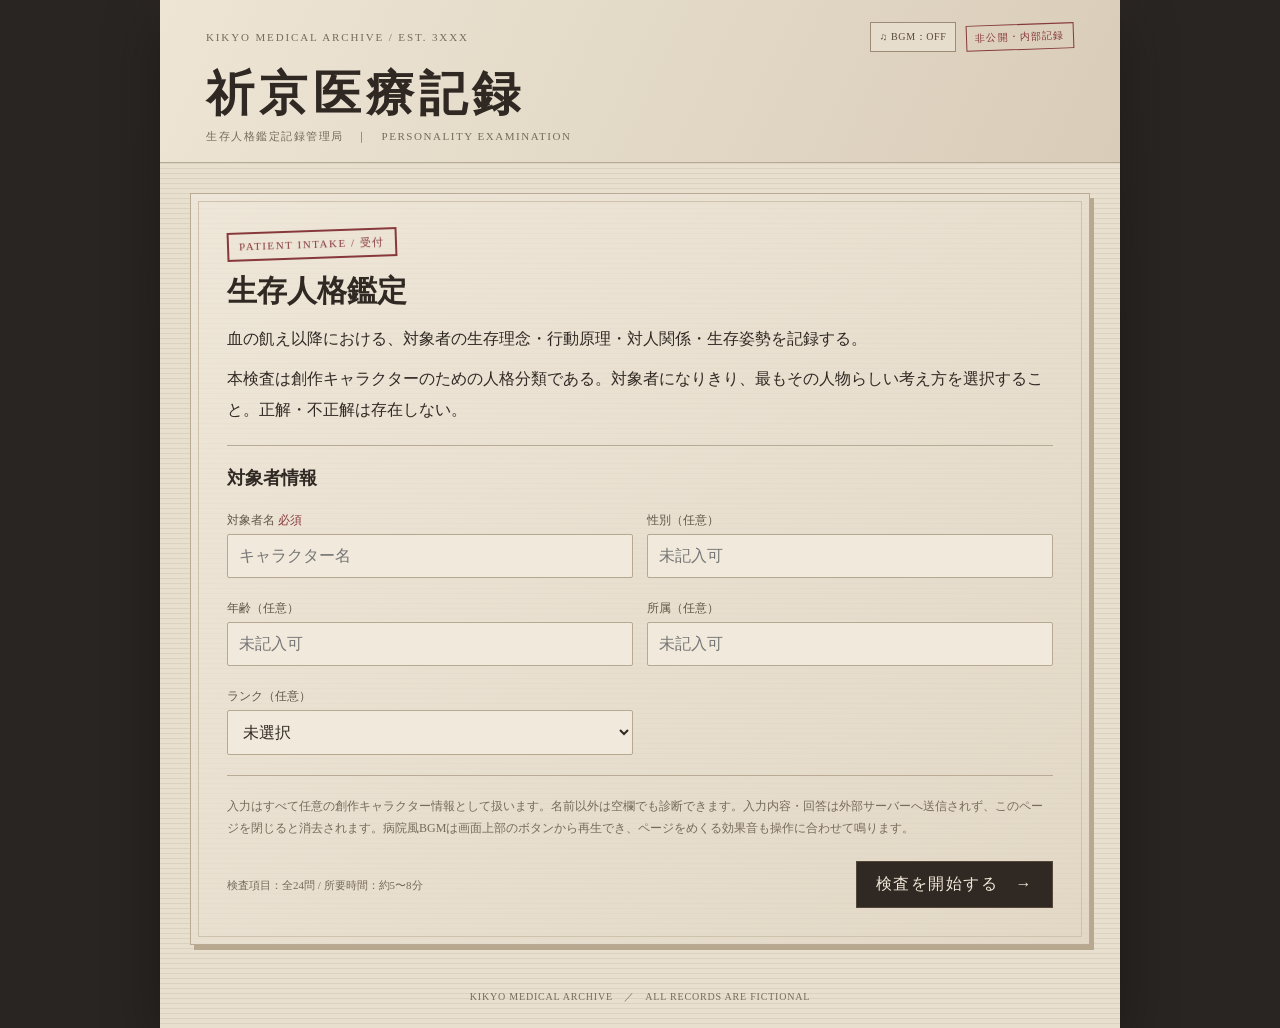
==== commit cd0a8293: "Add files via upload" ====
--- a/index.html
+++ b/index.html
@@ -82,19 +82,10 @@
 .compat-card[data-tier="good"] .compat-tier{background:#e5e0d0;color:#53604a;border-color:#9ba28b}
 .compat-card[data-tier="caution"] .compat-tier{background:#eee1ce;color:#805d36;border-color:#c2a57d}
 .compat-card[data-tier="friction"] .compat-tier{background:#ead5d0;color:#782e35;border-color:#b9827d}
-#bloodReveal{position:absolute;z-index:30;left:0;right:0;top:0;height:350px;pointer-events:none;overflow:hidden;opacity:0}
-#bloodReveal.play{opacity:1}
-#bloodReveal .drip{position:absolute;top:-150px;width:clamp(9px,2vw,18px);height:155px;border-radius:0 0 60% 60%;background:linear-gradient(90deg,#4b1119,#8d2630 48%,#5b151e);filter:drop-shadow(0 2px 2px #3a111566);transform-origin:top;animation:bloodFall 1.7s cubic-bezier(.18,.7,.25,1) forwards}
-#bloodReveal .drip:after{content:"";position:absolute;bottom:-15px;left:50%;width:19px;height:24px;transform:translateX(-50%);border-radius:50% 50% 60% 60%;background:#76202a}
-#bloodReveal .drip:nth-child(1){left:9%;height:112px;animation-delay:.05s}
-#bloodReveal .drip:nth-child(2){left:24%;height:176px;animation-delay:.18s}
-#bloodReveal .drip:nth-child(3){left:57%;height:132px;animation-delay:.1s}
-#bloodReveal .drip:nth-child(4){left:79%;height:198px;animation-delay:.24s}
-#bloodReveal .drip:nth-child(5){left:92%;height:95px;animation-delay:.32s}
-#certificate.blood-mark:after{content:"";position:absolute;z-index:2;pointer-events:none;top:0;right:0;width:min(190px,32%);height:120px;opacity:.48;background:radial-gradient(ellipse at 85% 0%,#7c2028 0 7%,transparent 8%),radial-gradient(ellipse at 72% 2%,#8c2930 0 15%,transparent 16%),radial-gradient(ellipse at 96% 18%,#6f1d26 0 9%,transparent 10%);mix-blend-mode:multiply}
 #certificate{position:relative;overflow:hidden}
-@keyframes bloodFall{0%{top:-160px;transform:scaleY(.3)}65%{transform:scaleY(1.04)}100%{top:105px;transform:scaleY(1)}}
-@media(prefers-reduced-motion:reduce){#bloodReveal .drip,.screen-enter,.question-card.turning{animation-duration:.01ms!important}}
+.result-soft-in{animation:resultSoftIn .72s cubic-bezier(.2,.65,.25,1) both;animation-delay:var(--reveal-delay,0ms)}
+@keyframes resultSoftIn{0%{opacity:0;filter:blur(3px);transform:translateY(9px);clip-path:inset(0 0 18% 0)}65%{opacity:.82;filter:blur(.5px)}100%{opacity:1;filter:blur(0);transform:translateY(0);clip-path:inset(0 0 0 0)}}
+@media(prefers-reduced-motion:reduce){.screen-enter,.question-card.turning,.result-soft-in{animation-duration:.01ms!important}}
 
 .option:focus-visible,.btn:focus-visible{outline:3px solid #87383b66;outline-offset:2px}
 .option-letter{font:14px Georgia,serif;color:var(--red);min-width:19px;padding-top:1px}
@@ -154,7 +145,7 @@
 </style>
 </head>
 <body>
-<div class="site">\n<div id="bloodReveal" aria-hidden="true"><i class="drip"></i><i class="drip"></i><i class="drip"></i><i class="drip"></i><i class="drip"></i></div>
+<div class="site">
 <header>
  <div class="header-top"><div class="kicker">KIKYO MEDICAL ARCHIVE / EST. 3XXX</div><div class="header-controls"><button type="button" class="sound-toggle" id="soundBtn" aria-pressed="false">♫ BGM：OFF</button><div class="archive-mark">非公開・内部記録</div></div></div>
  <h1>祈京医療記録</h1>
@@ -416,7 +407,20 @@
 };
 const $=id=>document.getElementById(id);
 let answers=Array(QUESTIONS.length).fill(null),current=0,character={},diagnosisDate=null;
-function showOnly(id){["intro","exam","analysis","result"].forEach(x=>{const el=$(x);el.classList.toggle("hidden",x!==id);if(x===id){el.classList.remove("screen-enter");void el.offsetWidth;el.classList.add("screen-enter");}});if(id==="result"){const blood=$("bloodReveal");blood.classList.remove("play");void blood.offsetWidth;blood.classList.add("play");$("certificate").classList.remove("blood-mark");void $("certificate").offsetWidth;$("certificate").classList.add("blood-mark");}window.scrollTo({top:0,behavior:"smooth"});}
+function animateResultText(){
+ const panel=$("certificate");
+ panel.querySelectorAll(".result-soft-in").forEach(el=>el.classList.remove("result-soft-in"));
+ const targets=[...panel.children];
+ panel.querySelectorAll(".axis,.detail,.compat-card").forEach(el=>targets.push(el));
+ let delay=100;
+ targets.forEach((el,index)=>{
+  if(el.matches("hr")) return;
+  el.style.setProperty("--reveal-delay",delay+"ms");
+  el.classList.add("result-soft-in");
+  delay+=el.classList.contains("compat-card")?65:95;
+ });
+}
+function showOnly(id){["intro","exam","analysis","result"].forEach(x=>{const el=$(x);el.classList.toggle("hidden",x!==id);if(x===id){el.classList.remove("screen-enter");void el.offsetWidth;el.classList.add("screen-enter");}});if(id==="result"){animateResultText();}window.scrollTo({top:0,behavior:"smooth"});}
 function startExam(){
  const name=$("charName").value.trim();
  if(!name){$("charName").focus();alert("対象者名を入力してください。");return;}
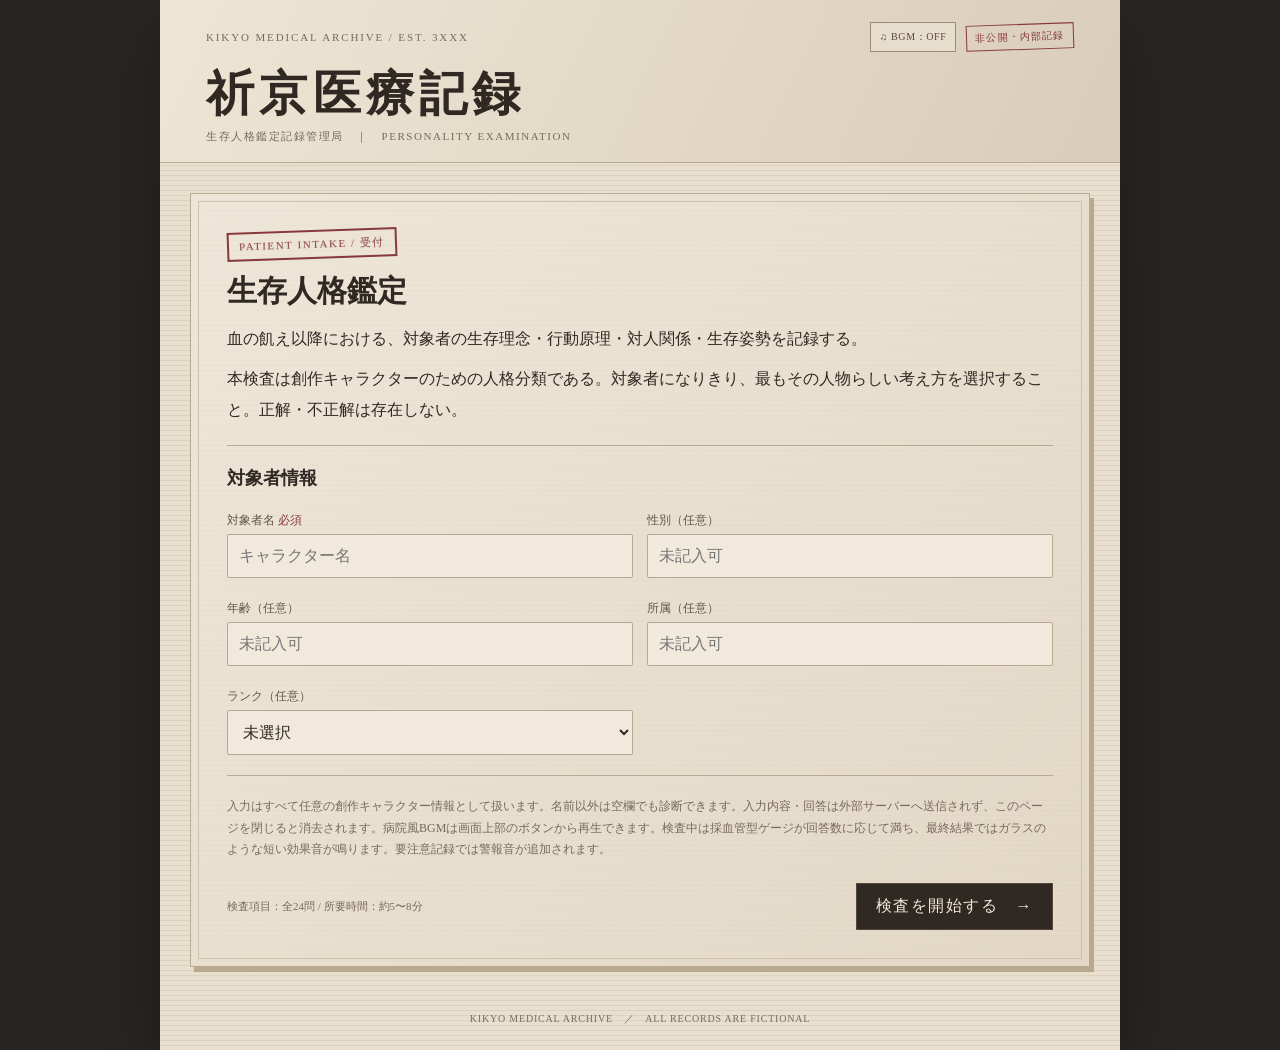
==== commit 86430242: "Add files via upload" ====
--- a/index.html
+++ b/index.html
@@ -83,9 +83,9 @@
 .compat-card[data-tier="caution"] .compat-tier{background:#eee1ce;color:#805d36;border-color:#c2a57d}
 .compat-card[data-tier="friction"] .compat-tier{background:#ead5d0;color:#782e35;border-color:#b9827d}
 #certificate{position:relative;overflow:hidden}
-.result-soft-in{animation:resultSoftIn .72s cubic-bezier(.2,.65,.25,1) both;animation-delay:var(--reveal-delay,0ms)}
-@keyframes resultSoftIn{0%{opacity:0;filter:blur(3px);transform:translateY(9px);clip-path:inset(0 0 18% 0)}65%{opacity:.82;filter:blur(.5px)}100%{opacity:1;filter:blur(0);transform:translateY(0);clip-path:inset(0 0 0 0)}}
-@media(prefers-reduced-motion:reduce){.screen-enter,.question-card.turning,.result-soft-in{animation-duration:.01ms!important}}
+.typewriter-cursor::after{content:"▍";display:inline-block;color:var(--red);animation:cursorBlink .8s steps(2,start) infinite;margin-left:2px}@keyframes cursorBlink{to{visibility:hidden}}
+.warning-record{display:block;margin:14px 0;padding:12px 14px;border:2px solid #a3242e;background:#23090d;color:#ff5965;font-weight:700;letter-spacing:.22em;text-align:center;font-size:clamp(20px,5vw,30px)}
+@media(prefers-reduced-motion:reduce){.screen-enter,.question-card.turning{animation-duration:.01ms!important}}
 
 .option:focus-visible,.btn:focus-visible{outline:3px solid #87383b66;outline-offset:2px}
 .option-letter{font:14px Georgia,serif;color:var(--red);min-width:19px;padding-top:1px}
@@ -137,11 +137,29 @@
 .question-card:before{content:"RECORD / CONFIDENTIAL";position:absolute;right:16px;top:14px;font:9px Georgia,serif;letter-spacing:.12em;color:#9b8d79;opacity:.65}
 .footer{padding:15px 22px 24px;text-align:center;color:var(--muted);font-size:10px;letter-spacing:.08em}
 @media(max-width:560px){
+ .exam-top{grid-template-columns:56px 1fr;gap:12px}.syringe-wrap{width:52px;height:144px}.syringe{height:119px;width:34px}
  main{padding:12px}.panel{padding:17px}.form-grid,.detail-grid{grid-template-columns:1fr}.header-controls{gap:6px}.sound-toggle{font-size:9px;padding:6px 7px}.archive-mark{font-size:9px}
- .exam-top{grid-template-columns:56px 1fr;gap:12px}.syringe-wrap{width:52px;height:144px}.syringe{height:119px;width:34px}
+ .exam-top{grid-template-columns:1fr;gap:0}
  .compat-grid{grid-template-columns:1fr 1fr}.actions .btn{flex:1}
 }
 @media(prefers-reduced-motion:reduce){*,*:before,*:after{scroll-behavior:auto!important;animation-duration:.01ms!important;animation-iteration-count:1!important;transition-duration:.01ms!important}}
+
+body.high-risk-record{background:#050506;color:#f4eeee}
+body.high-risk-record .site{background:#09090b;color:#f2eeee;box-shadow:0 0 45px #8e101b55}
+body.high-risk-record header{background:linear-gradient(120deg,#171113,#09090b);border-color:#70212a;color:#f4eeee}
+body.high-risk-record header h1,body.high-risk-record .header-sub,body.high-risk-record .kicker,body.high-risk-record .micro{color:#f0dfe1}
+body.high-risk-record .archive-mark{color:#ff6671;border-color:#b72c3a}
+body.high-risk-record #certificate{background:repeating-linear-gradient(0deg,#ffffff05 0,#ffffff05 1px,transparent 1px,transparent 5px),linear-gradient(135deg,#111013,#09090b);border-color:#8d2631;box-shadow:0 0 0 1px #8d263144,0 12px 35px #000}
+body.high-risk-record #certificate:after{border-color:#64212a}
+body.high-risk-record #certificate,body.high-risk-record #certificate p,body.high-risk-record #certificate h2,body.high-risk-record #certificate h3,body.high-risk-record #certificate h4,body.high-risk-record #certificate .small,body.high-risk-record #certificate .detail,body.high-risk-record #certificate .compat-card,body.high-risk-record #certificate .axis{color:#f0e9e9}
+body.high-risk-record #certificate .result-code,body.high-risk-record #certificate .compat-rank,body.high-risk-record #certificate .date-record,body.high-risk-record #certificate .stamp{color:#ff5965;border-color:#b72c3a}
+body.high-risk-record #certificate .detail,body.high-risk-record #certificate .compat-card{background:#151013;border-color:#71303a}
+body.high-risk-record #certificate .axis-track{background:#35252a}
+body.high-risk-record #certificate .axis-first{background:#b52e3c}
+body.high-risk-record #certificate .axis-second{background:#ddd4d5}
+body.high-risk-record #certificate .rule{border-color:#63252e}
+body.high-risk-record .result-actions .btn{background:#260d12;border-color:#9b303c;color:#fff}
+
 </style>
 </head>
 <body>
@@ -167,7 +185,7 @@
   <div class="field"><label for="rank">ランク（任意）</label><select id="rank"><option value="">未選択</option><option>スレイブ</option><option>シビル</option><option>ドミナント</option><option>ロード</option><option>その他</option></select></div>
  </div>
  <hr class="rule">
- <p class="small">入力はすべて任意の創作キャラクター情報として扱います。名前以外は空欄でも診断できます。入力内容・回答は外部サーバーへ送信されず、このページを閉じると消去されます。病院風BGMは画面上部のボタンから再生でき、ページをめくる効果音も操作に合わせて鳴ります。</p>
+ <p class="small">入力はすべて任意の創作キャラクター情報として扱います。名前以外は空欄でも診断できます。入力内容・回答は外部サーバーへ送信されず、このページを閉じると消去されます。病院風BGMは画面上部のボタンから再生できます。検査中は採血管型ゲージが回答数に応じて満ち、最終結果ではガラスのような短い効果音が鳴ります。要注意記録では警報音が追加されます。</p>
  <div class="actions"><span class="notice">検査項目：全24問 / 所要時間：約5〜8分</span><button class="btn" id="startBtn">検査を開始する　→</button></div>
 </section>
 
@@ -200,6 +218,7 @@
 <section id="result" class="hidden">
  <div class="panel" id="certificate">
   <div class="result-head"><div><div class="stamp">診断確定 / CONFIRMED</div><div class="kicker" style="margin-top:17px">PATIENT PERSONALITY RECORD</div></div><div class="micro">FILE No. KMA-24</div></div>
+  <div id="warningBadge" class="warning-record hidden" role="status">【要注意】</div>
   <h2 id="resultCharacter" style="margin-bottom:0"></h2><div class="small" id="resultMeta"></div><div class="small date-record" id="resultDate"></div>
   <hr class="rule">
   <div class="kicker">PERSONALITY CODE</div><div class="result-code" id="resultCode"></div>
@@ -407,18 +426,23 @@
 };
 const $=id=>document.getElementById(id);
 let answers=Array(QUESTIONS.length).fill(null),current=0,character={},diagnosisDate=null;
-function animateResultText(){
+async function animateResultText(){
  const panel=$("certificate");
- panel.querySelectorAll(".result-soft-in").forEach(el=>el.classList.remove("result-soft-in"));
- const targets=[...panel.children];
- panel.querySelectorAll(".axis,.detail,.compat-card").forEach(el=>targets.push(el));
- let delay=100;
- targets.forEach((el,index)=>{
-  if(el.matches("hr")) return;
-  el.style.setProperty("--reveal-delay",delay+"ms");
-  el.classList.add("result-soft-in");
-  delay+=el.classList.contains("compat-card")?65:95;
- });
+ if(!panel)return;
+ panel.classList.add("typing-active");
+ const walker=document.createTreeWalker(panel,NodeFilter.SHOW_TEXT);
+ const nodes=[];let node;
+ while((node=walker.nextNode())){if(node.nodeValue.trim())nodes.push({node,text:node.nodeValue});}
+ for(const item of nodes)item.node.nodeValue="";
+ const reduced=window.matchMedia&&window.matchMedia("(prefers-reduced-motion: reduce)").matches;
+ const delay=reduced?0:55; // 約18文字/秒。入力の進行を目で追える速度
+ for(const item of nodes){
+  for(let i=0;i<item.text.length;i++){
+   item.node.nodeValue+=item.text[i];
+   if(delay)await new Promise(resolve=>setTimeout(resolve,delay));
+  }
+ }
+ panel.classList.remove("typing-active");
 }
 function showOnly(id){["intro","exam","analysis","result"].forEach(x=>{const el=$(x);el.classList.toggle("hidden",x!==id);if(x===id){el.classList.remove("screen-enter");void el.offsetWidth;el.classList.add("screen-enter");}});if(id==="result"){animateResultText();}window.scrollTo({top:0,behavior:"smooth"});}
 function startExam(){
@@ -463,6 +487,16 @@
  let n=0;$("analysisProgress").style.width="0%";
  const timer=setInterval(()=>{n++;$("analysisProgress").style.width=(n/stages.length*100)+"%";$("analysisText").textContent=stages[n-1];if(n>=stages.length){clearInterval(timer);buildResult();showOnly("result");}},520);
 }
+// 各設問の選択肢に紐づく非公開の危険度。診断画面には表示しない。
+const RISK_LEVELS = [
+ [0,2,1,3],[1,0,2,3],[0,1,3,2],[2,0,1,3],
+ [0,2,1,3],[1,0,2,3],[0,2,1,3],[2,1,0,3],
+ [0,1,2,3],[1,0,3,2],[0,2,1,3],[2,0,1,3],
+ [0,1,2,3],[1,0,2,3],[0,2,1,3],[2,1,0,3],
+ [0,1,3,2],[1,0,2,3],[0,2,1,3],[2,0,1,3],
+ [0,1,2,3],[1,0,3,2],[0,2,1,3],[2,1,0,3]
+];
+const DANGER_THRESHOLD = 48;
 function calculate(){
  const sums=[0,0,0,0],mins=[0,0,0,0],maxs=[0,0,0,0];
  QUESTIONS.forEach((q,i)=>q.a.forEach((a,j)=>{for(let k=0;k<4;k++){mins[k]=Math.min(mins[k],Math.min(...q.a.map(v=>v[1][k])));maxs[k]=Math.max(maxs[k],Math.max(...q.a.map(v=>v[1][k])));}}));
@@ -498,6 +532,11 @@
 function buildResult(){
  diagnosisDate=new Date();
  const result=calculate(),type=TYPE_DATA[result.code];
+ const dangerScore=answers.reduce((total,choice,index)=>total+(choice===4?0:(RISK_LEVELS[index]?.[choice]||0)),0);
+ const highRisk=dangerScore>=DANGER_THRESHOLD;
+ document.body.classList.toggle("high-risk-record",highRisk);
+ $("warningBadge").classList.toggle("hidden",!highRisk);
+ playResultSound(highRisk);
  $("resultCharacter").textContent=character.name;
  const meta=[character.gender,character.age,character.org,character.rank].filter(Boolean).join("　／　");
  $("resultMeta").textContent=meta||"追加プロフィールなし";
@@ -574,6 +613,7 @@
  c.fillStyle=paper;c.fillRect(0,0,1200,1600);c.strokeStyle=line;c.lineWidth=3;c.strokeRect(36,36,1128,1528);c.strokeRect(49,49,1102,1502);
  c.fillStyle=muted;c.font="22px Georgia";c.fillText("KIKYO MEDICAL ARCHIVE / PATIENT PERSONALITY RECORD",82,105);
  c.fillStyle=ink;c.font="bold 64px serif";c.fillText("祈京医療記録",82,190);
+ if(document.body.classList.contains("high-risk-record")){c.fillStyle="#a3242e";c.font="bold 34px serif";c.fillText("【要注意】",850,190);}
  c.strokeStyle=line;c.beginPath();c.moveTo(82,230);c.lineTo(1118,230);c.stroke();
  c.fillStyle=red;c.font="bold 112px Georgia";c.fillText($("resultCode").textContent,82,370);
  c.fillStyle=ink;c.font="bold 48px serif";c.fillText($("resultName").textContent,82,445);
@@ -617,7 +657,7 @@
   alert("この環境では直接共有できないため、カルテ画像を保存しました。画像をSNSに添付して共有してください。");
  }catch(e){if(e.name!=="AbortError")alert("共有を完了できませんでした。カルテ画像を保存して共有してください。");}
 }
-function restart(){answers=Array(24).fill(null);current=0;character={};diagnosisDate=null;["charName","gender","age","org"].forEach(id=>$(id).value="");$("rank").value="";showOnly("intro");}
+function restart(){document.body.classList.remove("high-risk-record");$("warningBadge").classList.add("hidden");answers=Array(24).fill(null);current=0;character={};diagnosisDate=null;["charName","gender","age","org"].forEach(id=>$(id).value="");$("rank").value="";showOnly("intro");}
 // ブラウザ内で生成する病院風アンビエント音と紙のページ音。外部音源は使用しない。
 let audioContext=null,bgmNodes=[],bgmOn=false;
 function getAudio(){
@@ -667,6 +707,31 @@
   tg.gain.setValueAtTime(.018,now);tg.gain.exponentialRampToValueAtTime(.0001,now+.1);thump.connect(tg);tg.connect(ac.destination);thump.start(now);thump.stop(now+.11);
  }catch(e){}
 }
+function playResultSound(highRisk){
+ try{
+  const ac=getAudio(),now=ac.currentTime;
+  // A short, stylized glass-like chime: bright partials plus a soft, brief crackle.
+  const master=ac.createGain();master.gain.setValueAtTime(.0001,now);master.gain.exponentialRampToValueAtTime(.22,now+.012);master.gain.exponentialRampToValueAtTime(.0001,now+1.05);master.connect(ac.destination);
+  [880,1320,1760,2637].forEach((freq,i)=>{
+   const osc=ac.createOscillator(),gain=ac.createGain();osc.type=i===0?"triangle":"sine";osc.frequency.setValueAtTime(freq,now+i*.012);
+   gain.gain.setValueAtTime(.0001,now);gain.gain.exponentialRampToValueAtTime([.12,.075,.045,.025][i],now+.012+i*.012);gain.gain.exponentialRampToValueAtTime(.0001,now+.72+i*.05);
+   osc.connect(gain);gain.connect(master);osc.start(now+i*.012);osc.stop(now+.78+i*.05);
+  });
+  const len=Math.floor(ac.sampleRate*.16),buf=ac.createBuffer(1,len,ac.sampleRate),data=buf.getChannelData(0);
+  for(let i=0;i<len;i++){const t=i/len;data[i]=(Math.random()*2-1)*Math.pow(1-t,3)*.22;}
+  const crack=ac.createBufferSource(),filter=ac.createBiquadFilter(),cg=ac.createGain();crack.buffer=buf;filter.type="highpass";filter.frequency.value=2600;cg.gain.setValueAtTime(.0001,now);cg.gain.linearRampToValueAtTime(.11,now+.008);cg.gain.exponentialRampToValueAtTime(.0001,now+.17);crack.connect(filter);filter.connect(cg);cg.connect(ac.destination);crack.start(now);crack.stop(now+.18);
+  if(highRisk)playAlertAlarm(ac,now+0.32);
+ }catch(e){}
+}
+function playAlertAlarm(ac,startAt){
+ // Brief two-tone warning pulse; intentionally short and not excessively loud.
+ const master=ac.createGain();master.gain.setValueAtTime(.0001,startAt);master.gain.linearRampToValueAtTime(.075,startAt+.025);master.gain.setValueAtTime(.075,startAt+1.65);master.gain.exponentialRampToValueAtTime(.0001,startAt+1.9);master.connect(ac.destination);
+ [0,.42,.84,1.26].forEach((offset,i)=>{
+  const osc=ac.createOscillator(),gain=ac.createGain();osc.type="square";osc.frequency.setValueAtTime(i%2?740:520,startAt+offset);
+  gain.gain.setValueAtTime(.0001,startAt+offset);gain.gain.linearRampToValueAtTime(.34,startAt+offset+.025);gain.gain.setValueAtTime(.34,startAt+offset+.25);gain.gain.exponentialRampToValueAtTime(.0001,startAt+offset+.34);
+  osc.connect(gain);gain.connect(master);osc.start(startAt+offset);osc.stop(startAt+offset+.36);
+ });
+}
 $("soundBtn").addEventListener("click",toggleBgm);
 $("nextBtn").addEventListener("click",pageSound);
 $("backBtn").addEventListener("click",pageSound);
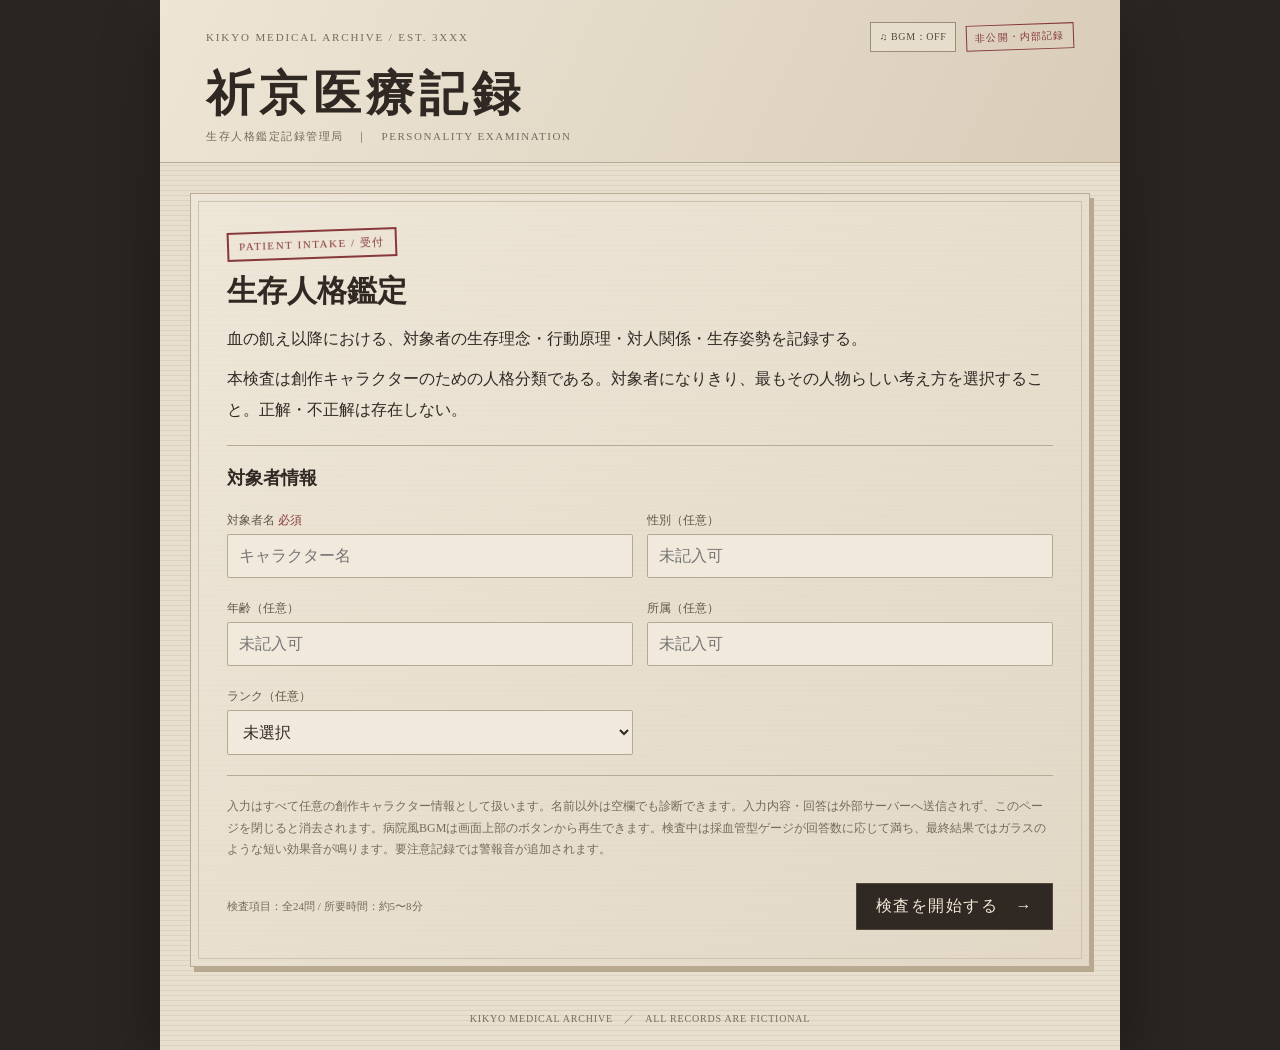
==== commit dbdf95a4: "Add files via upload" ====
--- a/index.html
+++ b/index.html
@@ -6,161 +6,7 @@
 <meta name="theme-color" content="#292522">
 <meta name="description" content="祈京医療記録 — 血の飢え以降の生存人格を鑑定する、創作キャラクター向け16タイプ診断。">
 <title>祈京医療記録｜生存人格鑑定</title>
-<style>
-:root{
- --bg:#292522;--paper:#e8dfcf;--paper-deep:#ded2bd;--paper-light:#f0e9dc;
- --ink:#302923;--muted:#776b5b;--line:#b8aa95;--red:#87383b;--red-dark:#63282d;
- --bluegray:#69717b;--shadow:0 18px 55px #0005;--serif:"Yu Mincho","Hiragino Mincho ProN","Noto Serif JP",serif;
- --sans:"Yu Gothic","Hiragino Kaku Gothic ProN",sans-serif;
-}
-*{box-sizing:border-box}
-html{scroll-behavior:smooth}
-body{margin:0;background:radial-gradient(ellipse at top,#403833 0,#292522 58%);color:var(--ink);font-family:var(--serif);min-height:100vh}
-button,input,select{font:inherit}
-button{touch-action:manipulation}
-.site{width:min(960px,100%);min-height:100vh;margin:0 auto;background:var(--paper);box-shadow:var(--shadow);position:relative;overflow:hidden}
-.site:before{content:"";position:absolute;inset:0;pointer-events:none;opacity:.14;background:repeating-linear-gradient(0deg,transparent 0 4px,#8e806b 4px 5px)}
-header{position:relative;padding:22px clamp(18px,5vw,46px) 18px;border-bottom:1px solid var(--line);background:linear-gradient(115deg,#eee5d5,#d9cdb9)}
-.header-top{display:flex;align-items:center;justify-content:space-between;gap:12px}
-.kicker,.micro{font:11px Georgia,serif;letter-spacing:.17em;color:var(--muted)}
-.archive-mark{font:10px Georgia,serif;color:var(--red);border:1px solid var(--red);padding:5px 8px;letter-spacing:.12em;transform:rotate(-2deg)}
-h1{font-size:clamp(29px,6vw,48px);letter-spacing:.11em;margin:10px 0 3px;font-weight:600}
-.header-sub{font-size:11px;letter-spacing:.14em;color:var(--muted)}
-main{position:relative;padding:clamp(14px,3.5vw,30px)}
-.panel{position:relative;border:1px solid var(--line);padding:clamp(18px,4vw,36px);background:
- repeating-linear-gradient(0deg,#00000003 0,#00000003 1px,transparent 1px,transparent 5px),
- linear-gradient(135deg,#eee6d8,#e3d8c6);box-shadow:4px 5px 0 #b7a88f}
-.panel:after{content:"";position:absolute;inset:7px;border:1px solid #cfc2ad;pointer-events:none}
-.panel>*{position:relative;z-index:1}
-h2{font-size:clamp(22px,4vw,30px);font-weight:600;margin:12px 0}
-h3{font-size:18px;margin:20px 0 10px}
-p{line-height:1.9;margin:10px 0}
-.small{font-size:12px;color:var(--muted);line-height:1.8}
-.stamp{display:inline-block;border:2px solid var(--red);color:var(--red);padding:5px 10px;font-size:11px;letter-spacing:.14em;transform:rotate(-2deg)}
-.rule{border:0;border-top:1px solid var(--line);margin:20px 0}
-.form-grid{display:grid;grid-template-columns:repeat(2,minmax(0,1fr));gap:10px 14px}
-.field label{display:block;font-size:12px;color:#625747;margin:12px 0 5px}
-.field input,.field select{width:100%;padding:12px 11px;border:1px solid #b7a991;border-radius:2px;background:#f1e9dc;color:var(--ink);outline:none}
-.field input:focus,.field select:focus{border-color:var(--red);box-shadow:0 0 0 2px #87383b20}
-.btn{border:1px solid #55483b;background:#302923;color:#f1e7d8;padding:12px 19px;letter-spacing:.09em;min-height:44px;transition:background .2s,transform .2s}
-.btn:hover{background:#493a32}.btn:active{transform:translateY(1px)}
-.btn.secondary{background:transparent;color:var(--ink)}.btn.secondary:hover{background:#d9cdbb}
-.btn:disabled{opacity:.35;cursor:not-allowed}
-.actions{display:flex;justify-content:space-between;align-items:center;gap:10px;flex-wrap:wrap;margin-top:22px}
-.notice{font-size:11px;color:var(--muted);line-height:1.7}
-.hidden{display:none!important}
-.section-title{display:flex;align-items:center;gap:12px;margin-bottom:16px}
-.section-title .num{font:12px Georgia,serif;color:var(--red);letter-spacing:.12em}
-.exam-top{display:grid;grid-template-columns:74px 1fr;gap:17px;align-items:center;margin-bottom:18px}
-.syringe-wrap{width:64px;height:166px;position:relative;display:flex;align-items:center;justify-content:center}
-.syringe{position:relative;width:38px;height:137px;border:2px solid #75695c;border-radius:5px 5px 9px 9px;background:#f5eddfaa;overflow:hidden;box-shadow:inset 3px 0 5px #fff8}
-.syringe:before{content:"";position:absolute;top:-13px;left:8px;width:18px;height:11px;border:2px solid #75695c;border-bottom:0}
-.syringe:after{content:"";position:absolute;inset:9px 5px;background:repeating-linear-gradient(to top,transparent 0 12px,#6e6052 12px 13px);opacity:.6;z-index:2}
-.blood{position:absolute;left:0;bottom:0;width:100%;height:0;background:linear-gradient(90deg,#64282d,#a34a4b 55%,#702c31);transition:height .65s ease}
-.plunger{position:absolute;bottom:0;left:12px;width:14px;height:18px;background:#9d9282;border:2px solid #75695c;transform:translateY(0);transition:transform .65s ease}
-.progress-meta{min-width:0}
-.progress-meta h2{margin:6px 0}
-.phase{font:11px Georgia,serif;letter-spacing:.18em;color:var(--red)}
-.progress-label{display:flex;justify-content:space-between;gap:8px;font:11px Georgia,serif;color:var(--muted)}
-.progress-track{height:7px;background:#c7baa4;margin-top:7px;overflow:hidden}
-.progress-track span{display:block;height:100%;width:0;background:var(--red);transition:width .4s}
-.question-card{transform-origin:left center}
-.question-card.turning{animation:pageTurn .48s ease}
-@keyframes pageTurn{0%{transform:perspective(900px) rotateY(0);opacity:1}45%{transform:perspective(900px) rotateY(-13deg);opacity:.45}100%{transform:perspective(900px) rotateY(0);opacity:1}}
-.q-number{font:12px Georgia,serif;letter-spacing:.2em;color:var(--red)}
-.q-text{font-size:clamp(19px,3.8vw,25px);line-height:1.75;margin:14px 0 8px}
-.q-context{font-size:13px;line-height:1.85;color:#665b4d}
-.options{display:grid;gap:9px;margin-top:20px}
-.option{display:flex;gap:12px;align-items:flex-start;width:100%;text-align:left;padding:14px 15px;border:1px solid #c0b29b;background:#e0d4c0;color:var(--ink);line-height:1.75;transition:.18s}
-.option:hover{background:#d8c9b1;border-color:#8f7a63}
-.option.selected{border:2px solid var(--red);background:#ead9cd;padding:13px 14px;box-shadow:inset 3px 0 var(--red)}
-.option.selected{position:relative;background:linear-gradient(100deg,#6e252b 0,#87383b 13%,#ead9cd 13.5%);border-color:#632127;color:#2e211e;box-shadow:inset 5px 0 #632127,0 0 0 1px #87383b55}
-.option.selected .option-letter{color:#f4e6d8;font-weight:bold}
-.option.selected:after{content:"記録選択済";position:absolute;right:10px;top:7px;font:9px var(--sans);letter-spacing:.08em;color:#87383b;background:#f1e4d5;padding:2px 5px;border:1px solid #b88b80}
-.compat-card{position:relative}
-.compat-tier{display:inline-block;margin:7px 0 4px;padding:3px 7px;border:1px solid #9c786c;color:#71343a;font-size:10px;letter-spacing:.08em;background:#eee2d2}
-.compat-card[data-tier="good"] .compat-tier{background:#e5e0d0;color:#53604a;border-color:#9ba28b}
-.compat-card[data-tier="caution"] .compat-tier{background:#eee1ce;color:#805d36;border-color:#c2a57d}
-.compat-card[data-tier="friction"] .compat-tier{background:#ead5d0;color:#782e35;border-color:#b9827d}
-#certificate{position:relative;overflow:hidden}
-.typewriter-cursor::after{content:"▍";display:inline-block;color:var(--red);animation:cursorBlink .8s steps(2,start) infinite;margin-left:2px}@keyframes cursorBlink{to{visibility:hidden}}
-.warning-record{display:block;margin:14px 0;padding:12px 14px;border:2px solid #a3242e;background:#23090d;color:#ff5965;font-weight:700;letter-spacing:.22em;text-align:center;font-size:clamp(20px,5vw,30px)}
-@media(prefers-reduced-motion:reduce){.screen-enter,.question-card.turning{animation-duration:.01ms!important}}
-
-.option:focus-visible,.btn:focus-visible{outline:3px solid #87383b66;outline-offset:2px}
-.option-letter{font:14px Georgia,serif;color:var(--red);min-width:19px;padding-top:1px}
-.stage-panel{text-align:center;min-height:270px;display:flex;flex-direction:column;align-items:center;justify-content:center}
-.loader{width:54px;height:54px;border:3px solid #c8baa4;border-top-color:var(--red);border-radius:50%;animation:spin 1.1s linear infinite;margin:20px auto}
-@keyframes spin{to{transform:rotate(360deg)}}
-.result-head{display:flex;justify-content:space-between;align-items:flex-start;gap:12px;flex-wrap:wrap}
-.result-code{font:bold clamp(48px,10vw,76px) Georgia,serif;color:var(--red);letter-spacing:.1em;margin:4px 0}
-.result-name{font-size:clamp(22px,4vw,30px);margin:0}
-.class-label{display:inline-block;border:1px solid var(--red);color:var(--red);padding:5px 9px;font-size:12px;margin-top:9px}
-.axis{margin:16px 0}
-.axis-head{display:flex;justify-content:space-between;gap:10px;font-size:12px;flex-wrap:wrap}
-.axis-track{height:12px;display:flex;background:#c7baa4;margin-top:7px;overflow:hidden}
-.axis-first{height:100%;background:var(--red)}.axis-second{height:100%;background:var(--bluegray)}
-.axis-legend{display:flex;justify-content:space-between;color:var(--muted);font-size:10px;margin-top:4px}
-.detail-grid{display:grid;grid-template-columns:repeat(2,minmax(0,1fr));gap:10px}
-.detail{border:1px solid var(--line);background:#e0d5c3;padding:13px;line-height:1.8;font-size:13px}
-.detail strong{display:block;color:var(--red);font-size:12px;margin-bottom:4px;letter-spacing:.05em}
-.compat-grid{display:grid;grid-template-columns:repeat(2,minmax(0,1fr));gap:8px}
-.compat-card{border:1px solid var(--line);background:#e0d5c3;padding:10px;font-size:12px;line-height:1.6}
-.compat-card b{display:block;font-size:13px}.compat-kind{color:var(--red);font-size:11px}
-.result-actions{display:flex;gap:9px;flex-wrap:wrap;margin-top:16px}
-.header-controls{display:flex;align-items:center;gap:10px}
-.sound-toggle{border:1px solid #9c8c75;background:#e7ddcc;color:#57483b;padding:7px 9px;font:10px Georgia,serif;letter-spacing:.06em;white-space:nowrap}
-.sound-toggle[aria-pressed="true"]{background:#87383b;color:#f1e7d8;border-color:#63282d}
-.option-note{margin-top:10px}
-.date-record{margin-top:5px;color:var(--red)}
-.compat-heading{font-size:14px;margin:14px 0 8px;color:#5c493c}
-.compat-heading.friction{margin-top:24px;color:var(--red-dark)}
-.compat-card{position:relative}
-.compat-rank{font:11px Georgia,serif;color:var(--red);letter-spacing:.08em}
-.compat-score{display:inline-block;margin:5px 0;padding:2px 6px;border:1px solid #b8aa95;font:11px Georgia,serif}
-.compat-axes{color:var(--muted);font-size:10px;margin-top:5px}
-.screen-enter{animation:screenReveal .65s ease both}
-@keyframes screenReveal{0%{opacity:0;filter:blur(2px);transform:translateY(9px)}100%{opacity:1;filter:blur(0);transform:translateY(0)}}
-#result .panel{animation:recordReveal .9s ease both}
-@keyframes recordReveal{0%{opacity:0;transform:translateY(12px) scale(.99)}65%{opacity:1}100%{transform:translateY(0) scale(1)}}
-.stamp{animation:stampIn .55s cubic-bezier(.2,.8,.2,1) both}
-@keyframes stampIn{0%{opacity:0;transform:rotate(-8deg) scale(1.25)}100%{opacity:1;transform:rotate(-2deg) scale(1)}}
-.exam-top{animation:screenReveal .5s ease both}
-.option{animation:optionAppear .34s ease both}
-.option:nth-child(2){animation-delay:.035s}.option:nth-child(3){animation-delay:.07s}.option:nth-child(4){animation-delay:.105s}.option:nth-child(5){animation-delay:.14s}
-@keyframes optionAppear{0%{opacity:0;transform:translateX(10px)}100%{opacity:1;transform:translateX(0)}}
-#analysis .loader{box-shadow:0 0 0 0 #87383b22;animation:spin 1.1s linear infinite,medicalPulse 1.8s ease-in-out infinite}
-@keyframes medicalPulse{0%,100%{box-shadow:0 0 0 0 #87383b00}50%{box-shadow:0 0 18px 4px #87383b30}}
-#analysis{overflow:hidden}
-#analysis:before{content:"";position:absolute;left:0;right:0;top:-25%;height:22%;background:linear-gradient(180deg,transparent,#87383b14,transparent);animation:scanSweep 2.4s linear infinite;pointer-events:none}
-@keyframes scanSweep{to{top:110%}}
-.question-card:before{content:"RECORD / CONFIDENTIAL";position:absolute;right:16px;top:14px;font:9px Georgia,serif;letter-spacing:.12em;color:#9b8d79;opacity:.65}
-.footer{padding:15px 22px 24px;text-align:center;color:var(--muted);font-size:10px;letter-spacing:.08em}
-@media(max-width:560px){
- .exam-top{grid-template-columns:56px 1fr;gap:12px}.syringe-wrap{width:52px;height:144px}.syringe{height:119px;width:34px}
- main{padding:12px}.panel{padding:17px}.form-grid,.detail-grid{grid-template-columns:1fr}.header-controls{gap:6px}.sound-toggle{font-size:9px;padding:6px 7px}.archive-mark{font-size:9px}
- .exam-top{grid-template-columns:1fr;gap:0}
- .compat-grid{grid-template-columns:1fr 1fr}.actions .btn{flex:1}
-}
-@media(prefers-reduced-motion:reduce){*,*:before,*:after{scroll-behavior:auto!important;animation-duration:.01ms!important;animation-iteration-count:1!important;transition-duration:.01ms!important}}
-
-body.high-risk-record{background:#050506;color:#f4eeee}
-body.high-risk-record .site{background:#09090b;color:#f2eeee;box-shadow:0 0 45px #8e101b55}
-body.high-risk-record header{background:linear-gradient(120deg,#171113,#09090b);border-color:#70212a;color:#f4eeee}
-body.high-risk-record header h1,body.high-risk-record .header-sub,body.high-risk-record .kicker,body.high-risk-record .micro{color:#f0dfe1}
-body.high-risk-record .archive-mark{color:#ff6671;border-color:#b72c3a}
-body.high-risk-record #certificate{background:repeating-linear-gradient(0deg,#ffffff05 0,#ffffff05 1px,transparent 1px,transparent 5px),linear-gradient(135deg,#111013,#09090b);border-color:#8d2631;box-shadow:0 0 0 1px #8d263144,0 12px 35px #000}
-body.high-risk-record #certificate:after{border-color:#64212a}
-body.high-risk-record #certificate,body.high-risk-record #certificate p,body.high-risk-record #certificate h2,body.high-risk-record #certificate h3,body.high-risk-record #certificate h4,body.high-risk-record #certificate .small,body.high-risk-record #certificate .detail,body.high-risk-record #certificate .compat-card,body.high-risk-record #certificate .axis{color:#f0e9e9}
-body.high-risk-record #certificate .result-code,body.high-risk-record #certificate .compat-rank,body.high-risk-record #certificate .date-record,body.high-risk-record #certificate .stamp{color:#ff5965;border-color:#b72c3a}
-body.high-risk-record #certificate .detail,body.high-risk-record #certificate .compat-card{background:#151013;border-color:#71303a}
-body.high-risk-record #certificate .axis-track{background:#35252a}
-body.high-risk-record #certificate .axis-first{background:#b52e3c}
-body.high-risk-record #certificate .axis-second{background:#ddd4d5}
-body.high-risk-record #certificate .rule{border-color:#63252e}
-body.high-risk-record .result-actions .btn{background:#260d12;border-color:#9b303c;color:#fff}
-
-</style>
+<link rel="stylesheet" href="style.css">
 </head>
 <body>
 <div class="site">
@@ -238,510 +84,28 @@
   <button class="btn" id="shareBtn">結果を共有</button>
   <button class="btn secondary" id="restartBtn">別の対象者を診断</button>
  </div>
+
+  <button class="btn secondary world-invite-toggle" id="worldInviteToggle" type="button" aria-expanded="false">BLOOD WΘRLDについて　→</button>
+
  <p class="notice" style="margin-top:10px">画像はこの端末内で生成されます。共有時は共有先アプリに渡す内容を確認してから送信してください。</p>
 </section>
+<div class="bw-noise" id="bwNoise" aria-hidden="true"></div>
+<div class="bw-overlay" id="bwOverlay" role="dialog" aria-modal="true" aria-labelledby="bwTitle">
+ <div class="bw-dialog">
+  <div class="bw-step" id="bwStep">ARCHIVE BREACH / 01</div>
+  <div class="bw-scan" aria-hidden="true"></div>
+  <div class="bw-kicker">KIKYO MEDICAL ARCHIVE // EXTERNAL RECORD</div>
+  <h2 class="bw-title" id="bwTitle">BLOOD WΘRLD</h2>
+  <p class="bw-copy" id="bwCopy"></p>
+  <div class="bw-warning" id="bwWarning"></div>
+  <div class="bw-actions" id="bwActions"></div>
+  <button type="button" class="btn secondary" id="bwClose" style="margin-top:12px;width:100%">画面を閉じる</button>
+ </div>
+</div>
 </main>
 <div class="footer">KIKYO MEDICAL ARCHIVE　／　ALL RECORDS ARE FICTIONAL</div>
 </div>
 
-<script>
-"use strict";
-/* この診断はブラウザ内だけで動作します。外部送信・Cookie・解析タグ・永続保存はありません。 */
-const QUESTIONS = [
- {s:"避難場所で、全員に同じ量の血液を配る制度が始まった。必要量には個人差がある。あなたが最も重視するのは？",c:"制度の公平さと、そこに含まれる個々の事情。",a:[
-  ["配給制度を維持し、全員が同じ基準に従うことが先決だ。",[-2,0,0,0]],
-  ["状況に合わせて配給方法を変えられる余地を残したい。",[2,0,0,1]],
-  ["必要量の違いを話し合い、全員が受け入れられる基準を探す。",[0,0,-2,0]],
-  ["制度に頼らず、自分で必要な分を確保できる道を考える。",[1,0,2,1]]
- ]},
- {s:"仲間が危険な場所へ向かおうとしている。あなたが最初に考えることは？",c:"止めるか、見送るか。その判断の根拠を考える。",a:[
-  ["危険の程度と成功率を整理し、筋道を立てて伝える。",[0,-2,0,0]],
-  ["その人物が何を求めているのかを確かめ、気持ちを尊重する。",[0,2,-1,0]],
-  ["一緒に行く者を募り、危険を分担できないか考える。",[0,0,-2,0]],
-  ["本人の選択に口を出しすぎず、自分の行動を決める。",[1,0,2,1]]
- ]},
- {s:"所属する集団で、長く続く規則が現状に合わなくなった。",c:"古い決まりと今の現実が食い違っている。",a:[
-  ["規則を維持し、例外を増やさないことが安定につながる。",[-2,0,0,-1]],
-  ["現状に合うよう、必要な部分を改めるべきだ。",[2,0,0,2]],
-  ["規則が守ってきたものを確認し、根本の理念は残したい。",[-1,0,-1,-2]],
-  ["既存の仕組みにこだわらず、その場で最も使える方法を選ぶ。",[2,1,1,2]]
- ]},
- {s:"信頼していた人物が秘密を抱えていたと知った。",c:"秘密の内容は、まだ分かっていない。",a:[
-  ["事情を確かめ、事実と感情を分けて判断する。",[0,-2,0,0]],
-  ["隠されていたことへの気持ちを、まず相手に伝える。",[0,2,-1,0]],
-  ["相手の事情を聞き、関係を続ける方法を探る。",[0,0,-2,-1]],
-  ["信頼をいったん保留し、今後の行動を見て距離を決める。",[1,0,2,2]]
- ]},
- {s:"物資が尽きかけた集団で、配分を変えれば全員が少しずつ助かる。",c:"ただし、誰かに負担が偏る可能性もある。",a:[
-  ["決められた配分手順を守り、混乱を避ける。",[-2,-1,0,-1]],
-  ["今の状況に合うよう、自分の判断で配分を変える。",[2,1,1,2]],
-  ["負担が偏る人の声を聞き、皆で納得できる案を探す。",[0,0,-2,-1]],
-  ["自分の生存分を確保したうえで、余力の使い方を考える。",[1,0,2,1]]
- ]},
- {s:"予想外の出来事で、準備していた計画が崩れた。",c:"その場で使える情報は限られている。",a:[
-  ["分かっている情報を整理し、優先順位をつけ直す。",[0,-2,0,0]],
-  ["直感的に危険を察知した方向へ、まず動いてみる。",[0,2,0,2]],
-  ["周囲と役割を分け、互いの情報を持ち寄る。",[0,0,-2,1]],
-  ["計画に固執せず、自分で別の道を選び直す。",[2,1,2,2]]
- ]},
- {s:"あなたが大切にしてきた約束が、今の状況では誰かを危険にさらす。",c:"約束を守ることと、現実の安全が両立しない。",a:[
-  ["約束には重みがある。簡単に破るべきではない。",[-1,0,0,-2]],
-  ["状況が変わった以上、約束の形も変えるべきだ。",[1,0,0,2]],
-  ["関係者に説明し、別の形で責任を果たしたい。",[0,0,-2,-1]],
-  ["自分が正しいと考える判断を、他人の期待より優先する。",[2,1,2,-2]]
- ]},
- {s:"集団の中で意見が割れ、結論が出ない。",c:"時間をかけすぎると、全員に不利益が出る。",a:[
-  ["決定手順を定め、責任者が結論を出すべきだ。",[-2,-1,0,0]],
-  ["各自が別々に動ける余地を残したい。",[2,1,2,1]],
-  ["全員の意見を聞き、合意できる部分を探す。",[0,0,-2,-1]],
-  ["議論から距離を取り、自分で最善と思う行動を選ぶ。",[1,0,2,1]]
- ]},
- {s:"助けを求めてきた人物は、以前あなたを裏切ったことがある。",c:"今は、その人物もあなたも選択を迫られている。",a:[
-  ["過去の事実と今の危機を分け、状況を見て決める。",[0,-2,0,0]],
-  ["その場で湧いた感情を無視せず、率直に反応する。",[0,2,1,0]],
-  ["相手の事情を聞き、関係を見直す機会にする。",[0,0,-2,-1]],
-  ["今後の自分にどんな影響があるかを考えて判断する。",[1,-1,2,2]]
- ]},
- {s:"あなたの信念と、所属集団の方針が正面から衝突した。",c:"どちらを選んでも何かを失う可能性がある。",a:[
-  ["集団の秩序を保つため、決定に従う。",[-2,0,-1,0]],
-  ["自分の信念を曲げず、反対を示す。",[1,0,1,-2]],
-  ["双方が続けられる妥協点を探す。",[0,0,-2,1]],
-  ["集団を離れ、自分のやり方を選ぶ。",[2,1,2,-1]]
- ]},
- {s:"安全な場所に留まるか、危険を承知で新しい場所へ移るか。",c:"どちらにも確かな保証はない。",a:[
-  ["安全性を確認できるまで留まり、情報を集める。",[-1,-2,0,0]],
-  ["可能性があるなら、今動くべきだと感じる。",[1,2,0,1]],
-  ["仲間の状態や意見を確かめ、共に決める。",[0,0,-2,0]],
-  ["自分が動くべきだと思えば、単独でも移る。",[2,1,2,2]]
- ]},
- {s:"周囲の人々が、あなたに判断を委ねている。",c:"あなたの決定は複数人の生活に影響する。",a:[
-  ["誰もが従える規則と手順を整える。",[-2,-1,0,-1]],
-  ["その場の変化に合わせ、柔軟に判断する。",[1,1,0,2]],
-  ["一人ひとりの事情を把握してから決める。",[0,0,-2,-1]],
-  ["責任は引き受けるが、干渉されずに決めたい。",[1,0,2,-1]]
- ]},
- {s:"仲間の一人が失敗し、集団全体に損害が出た。",c:"失敗した人物は、故意に行ったわけではない。",a:[
-  ["原因を検証し、再発を防ぐ仕組みを作る。",[-1,-2,0,-1]],
-  ["まず本人に感じたことを伝え、反応を見る。",[0,2,0,0]],
-  ["責めるより、全員で立て直す方法を探す。",[0,0,-2,1]],
-  ["同じ失敗を避けるため、役割や距離を変える。",[1,0,2,2]]
- ]},
- {s:"これまで有効だった生き方が、新しい環境では通用しなくなった。",c:"変化を受け入れるには、過去の選択を見直す必要がある。",a:[
-  ["自分の基本方針は簡単には変えない。",[-1,0,0,-2]],
-  ["新しい環境に合わせて考え方を変える。",[1,0,0,2]],
-  ["信頼できる人の知恵を借り、共に更新する。",[0,0,-2,1]],
-  ["古いやり方を捨て、自分だけの道を探す。",[2,1,2,2]]
- ]},
- {s:"あなたにとって、他者と共に生きることの意味に近いものは？",c:"人との距離や関係の築き方について考える。",a:[
-  ["互いに役割を果たすことで、安定が生まれる。",[-1,0,-1,0]],
-  ["一人では得られない選択肢が増える。",[1,0,0,1]],
-  ["互いを大切にし、支え合えることに価値がある。",[0,0,-2,-1]],
-  ["依存せず、互いの領域を尊重することが大切だ。",[1,0,2,0]]
- ]},
- {s:"危機の最中、冷静さを保つことが難しい状況になった。",c:"自分の感情との向き合い方を考える。",a:[
-  ["感情を脇に置き、情報を整理しようとする。",[0,-2,0,0]],
-  ["感情を抑え込まず、湧き上がる感覚を行動に活かす。",[0,2,0,1]],
-  ["誰かと話し、気持ちを共有して落ち着く。",[0,0,-2,0]],
-  ["他人に見せず、一人で整理する時間を取る。",[0,0,2,1]]
- ]},
- {s:"集団の規則に従えば助かるが、大切な人物が不利益を受ける。",c:"規則を守ることにも、その人物を守ることにも理由がある。",a:[
-  ["全員に適用される規則を優先する。",[-2,-1,0,0]],
-  ["大切な人物を守るため、規則の例外を求める。",[1,1,-1,-1]],
-  ["規則を変えられるよう、周囲に働きかける。",[0,0,-2,1]],
-  ["集団から離れ、別の方法で守る。",[2,1,2,1]]
- ]},
- {s:"誰にも知られていない場所で、あなたは自由に行動できる。",c:"他人の期待や監視がない状況を想像する。",a:[
-  ["自分で決めた習慣や基準を守る。",[-1,-1,0,-2]],
-  ["その時々の状況や気分に合わせて動く。",[1,2,0,2]],
-  ["誰かとの約束や関係を思い出して行動する。",[0,0,-2,-1]],
-  ["他人の期待を考えず、自分の望みを優先する。",[2,1,2,0]]
- ]},
- {s:"あなたの考えを理解しない相手と、長く関わる必要がある。",c:"相手を変えることは難しい。",a:[
-  ["共通の規則や役割を決めて関係を保つ。",[-2,0,0,0]],
-  ["理解されなくても、自分のやり方を通す。",[1,0,2,-2]],
-  ["相手の考えを知り、接点を探す。",[0,0,-2,1]],
-  ["必要最低限の関係に留め、状況に応じて対応する。",[1,0,2,2]]
- ]},
- {s:"一度選んだ道が間違いだったと分かった。",c:"今からでも、別の選択をすることはできる。",a:[
-  ["誤りを検証し、同じ判断を繰り返さない。",[0,-2,0,-1]],
-  ["迷い続けず、すぐ別の道へ切り替える。",[1,2,0,2]],
-  ["関係者に説明し、一緒に修正する。",[0,0,-2,1]],
-  ["過去にこだわらず、自分の判断で進み直す。",[2,0,2,1]]
- ]},
- {s:"あなたが守ってきた場所に、新しい人々が助けを求めてきた。",c:"受け入れれば、物資や安全に影響が出る可能性がある。",a:[
-  ["受け入れる条件と規則を明確にする。",[-2,0,0,0]],
-  ["自分たちの自由が損なわれない範囲で決める。",[2,0,1,1]],
-  ["できる限り受け入れ、共に暮らす方法を探す。",[0,0,-2,-1]],
-  ["自分たちの安全を優先し、距離を保つ。",[1,0,2,1]]
- ]},
- {s:"先の見えない状況で、あなたを支えるものは何か。",c:"最も手放しにくい心の拠り所を考える。",a:[
-  ["状況を理解し、筋道を立てること。",[0,-2,0,0]],
-  ["今を生き抜こうとする強い衝動。",[0,2,0,1]],
-  ["誰かとのつながりや、守りたい関係。",[0,0,-2,-1]],
-  ["自分自身で決めた譲れない基準。",[0,0,1,-2]]
- ]},
- {s:"他者から期待される役割と、本当に望む生き方が違っている。",c:"期待に応えることにも、自分の望みを選ぶことにも代償がある。",a:[
-  ["役割を果たすことが全体の安定につながる。",[-2,0,-1,0]],
-  ["期待に縛られず、自分の望む道を選ぶ。",[2,1,1,-1]],
-  ["期待する人と話し、互いに納得できる形を探す。",[0,0,-2,1]],
-  ["表向きの役割と内心を分け、状況に合わせて振る舞う。",[1,0,1,2]]
- ]},
- {s:"最後に、あなたが生存のために最も手放したくないものは？",c:"これまでの選択を振り返り、最も近い考えを選ぶ。",a:[
-  ["自分が信じてきた秩序や仕組み。",[-2,0,0,-1]],
-  ["何者にも縛られない選択の自由。",[2,0,1,0]],
-  ["誰かと築いてきた関係。",[0,0,-2,-1]],
-  ["自分自身の信念と判断基準。",[0,0,1,-2]]
- ]}
-];
-const AXES=[
- {name:"生存理念",left:"秩序",right:"自由",l:"O",r:"F"},
- {name:"行動原理",left:"理性",right:"本能",l:"R",r:"I"},
- {name:"対人関係",left:"共存",right:"孤高",l:"C",r:"L"},
- {name:"生存姿勢",left:"信念",right:"適応",l:"B",r:"A"}
-];
-const TYPE_DATA={
- ORCB:{name:"血盟の守り手",kind:"統制共存型",summary:"秩序を保つことと、他者とのつながりを守ることを重視する。決まりを単なる束縛ではなく、互いが生き延びるための約束として捉えやすい。",strength:"役割や手順を整え、集団の安定を支えやすい。",risk:"守るべき秩序や関係に固執し、変化への対応が遅れることがある。",stress:"自分が支えなければならないという責任を抱え込みやすい。",relation:"約束を守り、互いの役割を尊重する相手と信頼を築きやすい。"},
- ORCA:{name:"飢餓を繕う者",kind:"調整共存型",summary:"秩序を土台にしながら、現実に合わせて関係や方法を調整する。集団が壊れないよう、変化を小さく積み重ねる傾向がある。",strength:"安定と柔軟性の折り合いをつけ、場を整えやすい。",risk:"周囲に合わせることを優先し、自分の望みが後回しになる場合がある。",stress:"全員を納得させようとして、決断を先延ばしにしやすい。",relation:"話し合いを重ね、互いに譲れる部分を探す相手と相性がよい。"},
- ORLB:{name:"血誓の番人",kind:"規律孤高型",summary:"秩序と自分の信念を重んじ、他者に過度に依存せずに生きようとする。集団の中にいても、自分の役割と境界を明確に保つ。",strength:"一貫した判断基準を持ち、周囲に流されにくい。",risk:"自分の基準を他者にも求め、孤立を深めることがある。",stress:"助けを求めるより、責任を一人で引き受けようとする。",relation:"互いの独立性を認め、約束を軽んじない相手と関係を築きやすい。"},
- ORLA:{name:"乾きを読む者",kind:"冷静適応型",summary:"仕組みや状況を見極めながら、自分の距離を保って生きる。安定を求める一方、必要と判断すれば手段を切り替える現実感覚を持つ。",strength:"状況を観察し、無理の少ない選択肢を見つけやすい。",risk:"安全な距離を保つあまり、他者から本心が見えにくくなる。",stress:"関係を整理し、関わりそのものを減らす方向へ傾きやすい。",relation:"干渉しすぎず、必要なときに協力できる相手と安定しやすい。"},
- OICB:{name:"血宴の盟主",kind:"衝動共存型",summary:"集団や仲間への帰属意識が強く、守りたいもののために素早く動く。秩序は人々をつなぐ器として意味を持つ。",strength:"仲間への働きかけが早く、集団を鼓舞しやすい。",risk:"仲間を守る気持ちが先走り、状況の見極めが甘くなることがある。",stress:"身内とそれ以外を強く分け、判断が極端になる場合がある。",relation:"情熱を受け止めつつ、落ち着いた視点を持つ相手と補い合える。"},
- OICA:{name:"渇きを分かつ者",kind:"柔軟共存型",summary:"他者と共に生きることを大切にし、状況に応じて行動を変える。決められた形よりも、今そこにいる人々に必要なものを優先しやすい。",strength:"人の変化に気づき、柔軟に助け合いの形を作れる。",risk:"目の前の人や状況に引き寄せられ、長期的な方針が揺らぐことがある。",stress:"周囲の期待を受け止めすぎて、自分の限界を見失いやすい。",relation:"気持ちを言葉にし、互いに支え合える相手と親和性が高い。"},
- OILB:{name:"飢えに抗う者",kind:"衝動孤高型",summary:"自分の信念に従い、必要と感じた瞬間に行動する。秩序を認めながらも、他者に自分の判断を預けることは好まない。",strength:"決断が早く、信念に関わる場面で強い行動力を発揮する。",risk:"周囲との調整を後回しにし、意図せず対立を生むことがある。",stress:"譲歩を弱さと捉え、孤立しても自分の道を進みやすい。",relation:"率直に意見を交わせて、互いの領域を尊重できる相手と合う。"},
- OILA:{name:"血路の狩人",kind:"本能適応型",summary:"生存に必要なものを素早く見定め、環境に応じて手段を変える。集団の枠を利用することはあっても、最終的な判断は自分で下そうとする。",strength:"変化への反応が早く、現実的な突破口を探しやすい。",risk:"目先の有効性を優先し、長期的な信頼を損ねることがある。",stress:"周囲を頼るより、単独で状況を切り抜けようとする。",relation:"目的を共有し、必要な距離を保てる相手と協力しやすい。"},
- FRCB:{name:"血脈の調停者",kind:"自由共存型",summary:"自分の選択を大切にしながら、他者との関係も手放さない。強制ではなく、納得と信頼によって人がつながる状態を望む。",strength:"異なる価値観の間に立ち、双方の意思を尊重しやすい。",risk:"自由と協調の両方を守ろうとして、板挟みになることがある。",stress:"自分の望みを抑えて関係を保とうとする場合がある。",relation:"選択を尊重し、対話を避けない相手と深い信頼を築きやすい。"},
- FRCA:{name:"渇望の調律者",kind:"合理適応型",summary:"自由な選択を好み、状況を整理しながら現実的な方法を選ぶ。固定された形に縛られず、周囲との協力も必要に応じて取り入れる。",strength:"複数の選択肢を比較し、現実に合う方法を選びやすい。",risk:"合理性を優先するあまり、相手の感情を見落とすことがある。",stress:"関係や計画を効率で整理し、割り切りすぎる場合がある。",relation:"自立性を尊重しつつ、考えを共有できる相手と安定しやすい。"},
- FRLB:{name:"孤血の誓約者",kind:"独立信念型",summary:"自分の判断と信念を強く持ち、他者の期待に流されずに生きようとする。孤独を恐れるより、自分を曲げることに抵抗を感じやすい。",strength:"信念が明確で、圧力の中でも自分の立場を保ちやすい。",risk:"異なる意見を受け入れる余地が狭くなり、孤立することがある。",stress:"妥協や相談を避け、自分だけで答えを出そうとする。",relation:"干渉せず、互いの信念を尊重できる相手と長く関係を続けやすい。"},
- FRLA:{name:"乾坤の漂流者",kind:"独立適応型",summary:"自由と独立を求め、環境に応じて自分の生き方を更新する。過去の決まりや他者の期待より、今の自分に必要な選択を重視する。",strength:"変化を恐れず、新しい環境に自分を合わせられる。",risk:"一つの場所や関係に留まる理由を見失いやすい。",stress:"状況を変えることを優先し、問題の根本に向き合わない場合がある。",relation:"束縛せず、変化や距離を受け入れられる相手と合う。"},
- FICB:{name:"紅涙の庇護者",kind:"情動共存型",summary:"自分の感情と他者への思いを大切にし、守りたい相手のために動く。自由を求めながらも、心のつながりを生きる理由の一つとしている。",strength:"相手の気持ちに敏感で、強い共感と献身を示しやすい。",risk:"大切な相手のために、自分の安全や望みを後回しにしやすい。",stress:"感情が揺さぶられると、判断が極端になりやすい。",relation:"思いやりを受け取り、負担を一方に偏らせない相手と合う。"},
- FICA:{name:"血潮の渡り手",kind:"情動適応型",summary:"感情や直感を行動の起点にしながら、状況に合わせて関わり方を変える。新しい人や環境に触れることで、自分の選択肢を広げていく。",strength:"人や環境の変化を感じ取り、関係を柔軟に築ける。",risk:"その時の感情や周囲の空気に影響され、判断が揺れることがある。",stress:"目の前の問題を動き回って解決しようとし、休む機会を逃しやすい。",relation:"感情を否定せず、必要なときに落ち着きを共有できる相手と合う。"},
- FILB:{name:"飢餓の反逆者",kind:"孤高信念型",summary:"自分の感覚と信念を頼りに、他者に依存せず道を選ぶ。既存の秩序に疑問を持ち、自分が正しいと信じるものを守ろうとする。",strength:"強い自立心と信念を持ち、圧力に屈しにくい。",risk:"周囲の助言を遠ざけ、自分の判断を修正しにくくなる。",stress:"対話より行動を選び、周囲との断絶を深めることがある。",relation:"率直な対話ができ、互いの自由を侵さない相手と関係を築きやすい。"},
- FILA:{name:"渇血の放浪者",kind:"自由適応型",summary:"自由を求め、直感と経験を頼りに環境を渡り歩く。決められた居場所に固執せず、必要に応じて関係や方針を変えることができる。",strength:"行動の切り替えが早く、未知の環境にも飛び込みやすい。",risk:"長期的な約束や継続的な関係を負担に感じる場合がある。",stress:"その場から離れることで、向き合うべき問題を先送りしやすい。",relation:"自由を尊重し、必要なときには信頼を示してくれる相手と合う。"}
-};
-const COMPAT_LABELS={
- 0:["同質・理解","価値観が非常に近く、考え方を理解しやすい関係。似ているからこそ、同じ弱点を抱える可能性もある。"],
- 1:["共鳴","大切にするものが重なりやすく、自然に協力できる関係。"],
- 2:["補完・刺激","異なる視点が互いの不足を補い、新しい選択肢を生みやすい関係。"],
- 3:["価値観の摩擦","判断の前提が異なり、意見のすれ違いが起こりやすい関係。"],
- 4:["対照的","生き方の方向が大きく異なる。理解には時間が必要だが、強い対比を生む関係。"]
-};
-const $=id=>document.getElementById(id);
-let answers=Array(QUESTIONS.length).fill(null),current=0,character={},diagnosisDate=null;
-async function animateResultText(){
- const panel=$("certificate");
- if(!panel)return;
- panel.classList.add("typing-active");
- const walker=document.createTreeWalker(panel,NodeFilter.SHOW_TEXT);
- const nodes=[];let node;
- while((node=walker.nextNode())){if(node.nodeValue.trim())nodes.push({node,text:node.nodeValue});}
- for(const item of nodes)item.node.nodeValue="";
- const reduced=window.matchMedia&&window.matchMedia("(prefers-reduced-motion: reduce)").matches;
- const delay=reduced?0:55; // 約18文字/秒。入力の進行を目で追える速度
- for(const item of nodes){
-  for(let i=0;i<item.text.length;i++){
-   item.node.nodeValue+=item.text[i];
-   if(delay)await new Promise(resolve=>setTimeout(resolve,delay));
-  }
- }
- panel.classList.remove("typing-active");
-}
-function showOnly(id){["intro","exam","analysis","result"].forEach(x=>{const el=$(x);el.classList.toggle("hidden",x!==id);if(x===id){el.classList.remove("screen-enter");void el.offsetWidth;el.classList.add("screen-enter");}});if(id==="result"){animateResultText();}window.scrollTo({top:0,behavior:"smooth"});}
-function startExam(){
- const name=$("charName").value.trim();
- if(!name){$("charName").focus();alert("対象者名を入力してください。");return;}
- character={name,gender:$("gender").value.trim(),age:$("age").value.trim(),org:$("org").value.trim(),rank:$("rank").value};
- answers.fill(null);current=0;showOnly("exam");renderQuestion(false);
-}
-function renderQuestion(animate=true){
- const card=$("questionCard");
- if(animate){card.classList.remove("turning");void card.offsetWidth;card.classList.add("turning");}
- const q=QUESTIONS[current],done=answers.filter(x=>x!==null).length;
- $("qNumber").textContent="CASE "+String(current+1).padStart(3,"0")+" / 024";
- $("qText").textContent=q.s;$("qContext").textContent=q.c;
- $("sample").textContent=`SAMPLE ${String(done).padStart(2,"0")} / 24`;
- $("remain").textContent=`残り${24-done}問`;
- $("progress").style.width=(done/24*100)+"%";
- $("blood").style.height=(done/24*100)+"%";
- $("plunger").style.transform=`translateY(-${done/24*105}px)`;
- $("options").replaceChildren();
- const displayedOptions=[...q.a,["どれにも当てはまらない／判断できない",[0,0,0,0]]];
- displayedOptions.forEach((a,i)=>{
-  const b=document.createElement("button");b.type="button";b.className="option"+(answers[current]===i?" selected":"");
-  const letter=document.createElement("span");letter.className="option-letter";letter.textContent="ABCD"[i];
-  const txt=document.createElement("span");txt.textContent=a[0];b.append(letter,txt);
-  b.setAttribute("aria-pressed",answers[current]===i?"true":"false");
-  b.addEventListener("click",()=>{pageSound();answers[current]=i;renderQuestion(false);});
-  $("options").append(b);
- });
- $("backBtn").disabled=current===0;
- $("nextBtn").disabled=answers[current]===null;
- $("nextBtn").textContent=current===23?"回答を確定する →":"回答を記録する →";
-}
-function nextQuestion(){
- if(answers[current]===null)return;
- if(current<23){current++;renderQuestion(true);}
- else beginAnalysis();
-}
-function previousQuestion(){if(current>0){current--;renderQuestion(true);}}
-function beginAnalysis(){
- showOnly("analysis");const stages=["回答記録を照合しています……","4つの心理軸を集計しています……","16種類の人格分類と照合しています……","カルテを作成しています……","診断記録を確定しました。"];
- let n=0;$("analysisProgress").style.width="0%";
- const timer=setInterval(()=>{n++;$("analysisProgress").style.width=(n/stages.length*100)+"%";$("analysisText").textContent=stages[n-1];if(n>=stages.length){clearInterval(timer);buildResult();showOnly("result");}},520);
-}
-// 各設問の選択肢に紐づく非公開の危険度。診断画面には表示しない。
-const RISK_LEVELS = [
- [0,2,1,3],[1,0,2,3],[0,1,3,2],[2,0,1,3],
- [0,2,1,3],[1,0,2,3],[0,2,1,3],[2,1,0,3],
- [0,1,2,3],[1,0,3,2],[0,2,1,3],[2,0,1,3],
- [0,1,2,3],[1,0,2,3],[0,2,1,3],[2,1,0,3],
- [0,1,3,2],[1,0,2,3],[0,2,1,3],[2,0,1,3],
- [0,1,2,3],[1,0,3,2],[0,2,1,3],[2,1,0,3]
-];
-const DANGER_THRESHOLD = 48;
-function calculate(){
- const sums=[0,0,0,0],mins=[0,0,0,0],maxs=[0,0,0,0];
- QUESTIONS.forEach((q,i)=>q.a.forEach((a,j)=>{for(let k=0;k<4;k++){mins[k]=Math.min(mins[k],Math.min(...q.a.map(v=>v[1][k])));maxs[k]=Math.max(maxs[k],Math.max(...q.a.map(v=>v[1][k])));}}));
- QUESTIONS.forEach((q,i)=>{const chosen=answers[i]===4?["どれにも当てはまらない／判断できない",[0,0,0,0]]:q.a[answers[i]];chosen[1].forEach((v,k)=>sums[k]+=v);});
- const code=AXES.map((a,k)=>sums[k]<=0?a.l:a.r).join("");
- const percentages=AXES.map((a,k)=>{
-  const range=Math.max(Math.abs(mins[k]),Math.abs(maxs[k]))*QUESTIONS.length;
-  const left=Math.round((range-sums[k])/(2*range)*100);
-  return Math.max(0,Math.min(100,left));
- });
- return {code,percentages,sums};
-}
-function compatibilityNarrative(myCode,otherCode,myType,otherType,distance,mismatches,score){
- const shared=AXES.filter((axis,i)=>myCode[i]===otherCode[i]);
- const differences=AXES.map((axis,i)=>({axis,me:myCode[i],them:otherCode[i]})).filter(x=>x.me!==x.them);
- const sharedText=shared.length?shared.map(x=>`${x.name}では「${x.left}／${x.right}」の選び方が近く、`).join("、")+"判断の土台を共有しやすい。":"判断の土台となる軸が異なり、相手の選択理由を確かめる会話が重要になる。";
- const diffText=differences.map(x=>{
-  const me=x.me===x.axis.l?x.axis.left:x.axis.right;
-  const them=x.them===x.axis.l?x.axis.left:x.axis.right;
-  return `${x.axis.name}では、${myType.name}が「${me}」を、${otherType.name}が「${them}」を優先しやすい`;
- });
- let ending;
- if(score>=80){
-  ending=`${myType.name}の「${myType.strength}」と、${otherType.name}の「${otherType.strength}」がかみ合うと、無理なく役割を分けられる。似た判断が続くと視野が狭くなるため、ときどき異なる意見を取り入れると安定する。`;
- }else if(score>=60){
-  ending=`互いの得意分野を認めれば、${myType.name}側は「${myType.relation}」、${otherType.name}側は「${otherType.relation}」という距離感を調整できる。最初に役割と譲れない条件を共有すると協力しやすい。`;
- }else{
-  ending=`この違いは、${myType.name}にとって「${myType.risk}」、${otherType.name}にとって「${otherType.risk}」という形で表れやすい。相手を変えようとするより、目的を限定して関わると緊張を物語上の推進力に変えられる。`;
- }
- const differenceSentence=diffText.length?diffText.join("。")+"。": "判断の軸がよく似ている。";
- return `${sharedText} ${differenceSentence} ${ending}`;
-}
-function buildResult(){
- diagnosisDate=new Date();
- const result=calculate(),type=TYPE_DATA[result.code];
- const dangerScore=answers.reduce((total,choice,index)=>total+(choice===4?0:(RISK_LEVELS[index]?.[choice]||0)),0);
- const highRisk=dangerScore>=DANGER_THRESHOLD;
- document.body.classList.toggle("high-risk-record",highRisk);
- $("warningBadge").classList.toggle("hidden",!highRisk);
- playResultSound(highRisk);
- $("resultCharacter").textContent=character.name;
- const meta=[character.gender,character.age,character.org,character.rank].filter(Boolean).join("　／　");
- $("resultMeta").textContent=meta||"追加プロフィールなし";
- $("resultDate").textContent="鑑定日時："+diagnosisDate.toLocaleString("ja-JP",{year:"numeric",month:"2-digit",day:"2-digit",hour:"2-digit",minute:"2-digit",hour12:false});
- $("resultCode").textContent=result.code;$("resultName").textContent=type.name;$("resultClass").textContent=type.kind;
- $("resultSummary").textContent=type.summary;
- $("axisResults").replaceChildren();
- AXES.forEach((a,i)=>{
-  const left=result.percentages[i],right=100-left;
-  const box=document.createElement("div");box.className="axis";
-  const head=document.createElement("div");head.className="axis-head";
-  const strong=document.createElement("strong");strong.textContent=a.name;
-  const value=document.createElement("span");value.textContent=`${a.left} ${left}%　／　${a.right} ${right}%`;
-  head.append(strong,value);
-  const track=document.createElement("div");track.className="axis-track";
-  const l=document.createElement("span");l.className="axis-first";l.style.width=left+"%";
-  const r=document.createElement("span");r.className="axis-second";r.style.width=right+"%";track.append(l,r);
-  const legend=document.createElement("div");legend.className="axis-legend";legend.innerHTML=`<span>${a.left}（${a.l}）</span><span>${a.right}（${a.r}）</span>`;
-  box.append(head,track,legend);$("axisResults").append(box);
- });
- const axisDetails=AXES.map((a,i)=>{
-  const left=result.percentages[i],right=100-left,dominant=left>=50?a.left:a.right,rate=Math.max(left,right);
-  let strength=rate>=80?"非常に強く表れた傾向":rate>=65?"比較的はっきり表れた傾向":rate>=55?"やや表れやすい傾向":"両側の性質を状況に応じて使い分ける傾向";
-  const descriptions=[
-   left>=50?"共通の規則・役割・予測可能性を手掛かりに、集団の安定を考えやすい。":"既存の枠組みに縛られず、個々の判断や選択の余地を確保しやすい。",
-   left>=50?"情報を整理し、理由や結果を比較してから判断しやすい。":"感覚・感情・その場の反応を、行動を決める重要な手掛かりにしやすい。",
-   left>=50?"協力や相互扶助を生存の基盤と捉え、関係を維持する方法を探しやすい。":"自分の領域や判断を保ち、必要な範囲で他者と関わろうとしやすい。",
-   left>=50?"一度定めた価値観や約束を、状況が変わっても判断の軸に置きやすい。":"状況の変化を受け止め、方法や方針を更新することを選びやすい。"
-  ];
-  return [a.name,`${dominant}が優勢（${rate}%）。${strength}。${descriptions[i]}`];
- });
- const role=(result.percentages[0]>=50&&result.percentages[2]>=50)?"規則と協力をつなぎ、集団の調整役や維持役を担いやすい。":(result.percentages[0]>=50&&result.percentages[2]<50)?"方針や役割を明確にし、専門的な判断や独立した任務を担いやすい。":(result.percentages[0]<50&&result.percentages[2]>=50)?"個々の意思を尊重しながら、人と人の間をつなぐ役割を担いやすい。":"独立した判断と柔軟な行動を活かし、状況に応じて動く役割を担いやすい。";
- const details=[["基本的な生存観",type.summary],["生存上の強み",type.strength],["注意すべき傾向",type.risk],["追い詰められた際",type.stress],["集団内で担いやすい役割",role],["対人関係の築き方",type.relation],...axisDetails];
- $("detailResults").replaceChildren();
- details.forEach(([title,text])=>{const d=document.createElement("div");d.className="detail";const b=document.createElement("strong");b.textContent=title;const p=document.createElement("span");p.textContent=text;d.append(b,p);$("detailResults").append(d);});
- const ranked=Object.entries(TYPE_DATA).filter(([code])=>code!==result.code).map(([code,t])=>{
-  const mismatches=AXES.map((a,i)=>code[i]!==result.code[i]?a.name:null).filter(Boolean);
-  const distance=mismatches.length,score=100-distance*20;
-  return {code,t,distance,score,mismatches};
- });
- const best=[...ranked].sort((a,b)=>a.distance-b.distance||a.code.localeCompare(b.code)).slice(0,5);
- const friction=[...ranked].sort((a,b)=>b.distance-a.distance||a.code.localeCompare(b.code)).slice(0,5);
- const renderCompatibility=(target,items,isFriction)=>{
-  $(target).replaceChildren();
-  items.forEach((item,index)=>{
-   const {code,t,distance,score,mismatches}=item;
-   const d=document.createElement("div");d.className="compat-card";
-   const rank=document.createElement("div");rank.className="compat-rank";rank.textContent=`${index+1}位　${isFriction?"FRICTION INDEX":"AFFINITY INDEX"}`;
-   const b=document.createElement("b");b.textContent=`${code}｜${t.name}`;
-   const kind=document.createElement("div");kind.className="small";kind.textContent=t.kind;
-   const tier=score>=80?"good":score>=60?"caution":"friction";
-   const tierName=tier==="good"?"相性良好":tier==="caution"?"調整次第":"摩擦が生じやすい";
-   d.dataset.tier=tier;
-   const tierEl=document.createElement("div");tierEl.className="compat-tier";tierEl.textContent=tierName;
-   const scoreEl=document.createElement("div");scoreEl.className="compat-score";scoreEl.textContent=`相性の目安：${score}%`;
-   const p=document.createElement("div");p.className="compat-description";
-   p.textContent=compatibilityNarrative(result.code,code,type,t,distance,mismatches,score);
-   const axes=document.createElement("div");axes.className="compat-axes";axes.textContent=mismatches.length?`違いが表れる軸：${mismatches.join("・")}`:"4つの軸が一致";
-   d.append(rank,b,kind,tierEl,scoreEl,p,axes);$(target).append(d);
-  });
- };
- renderCompatibility("compatBest",best,false);renderCompatibility("compatFriction",friction,true);
-}
-function wrapCanvasText(ctx,text,x,y,maxWidth,lineHeight,maxLines=5){
- let line="",lines=[];
- for(const ch of text){if(ctx.measureText(line+ch).width>maxWidth){lines.push(line);line=ch;}else line+=ch;}
- if(line)lines.push(line);
- lines.slice(0,maxLines).forEach((line,i)=>ctx.fillText(line,x,y+i*lineHeight));
- return Math.min(lines.length,maxLines);
-}
-function makeCertificateCanvas(){
- const canvas=document.createElement("canvas");canvas.width=1200;canvas.height=1800;
- const c=canvas.getContext("2d");const paper="#e8dfcf",ink="#302923",muted="#776b5b",red="#87383b",line="#b8aa95";
- c.fillStyle=paper;c.fillRect(0,0,1200,1600);c.strokeStyle=line;c.lineWidth=3;c.strokeRect(36,36,1128,1528);c.strokeRect(49,49,1102,1502);
- c.fillStyle=muted;c.font="22px Georgia";c.fillText("KIKYO MEDICAL ARCHIVE / PATIENT PERSONALITY RECORD",82,105);
- c.fillStyle=ink;c.font="bold 64px serif";c.fillText("祈京医療記録",82,190);
- if(document.body.classList.contains("high-risk-record")){c.fillStyle="#a3242e";c.font="bold 34px serif";c.fillText("【要注意】",850,190);}
- c.strokeStyle=line;c.beginPath();c.moveTo(82,230);c.lineTo(1118,230);c.stroke();
- c.fillStyle=red;c.font="bold 112px Georgia";c.fillText($("resultCode").textContent,82,370);
- c.fillStyle=ink;c.font="bold 48px serif";c.fillText($("resultName").textContent,82,445);
- c.fillStyle=red;c.font="25px serif";c.fillText($("resultClass").textContent,84,492);
- c.fillStyle=ink;c.font="28px serif";c.fillText("対象者："+character.name,82,570);
- c.fillStyle=muted;c.font="21px serif";c.fillText([character.gender,character.age,character.org,character.rank].filter(Boolean).join(" ／ ")||"追加プロフィールなし",82,610);
- c.fillStyle=red;c.font="19px serif";c.fillText("鑑定日時："+(diagnosisDate?diagnosisDate.toLocaleString("ja-JP",{year:"numeric",month:"2-digit",day:"2-digit",hour:"2-digit",minute:"2-digit",hour12:false}):"記録なし"),82,650);
- c.strokeStyle=line;c.beginPath();c.moveTo(82,690);c.lineTo(1118,690);c.stroke();
- c.fillStyle=red;c.font="bold 25px Georgia";c.fillText("PSYCHOLOGICAL RECORD",82,745);
- c.fillStyle=ink;c.font="25px serif";wrapCanvasText(c,$("resultSummary").textContent,82,795,1020,39,3);
- c.fillStyle=red;c.font="bold 25px Georgia";c.fillText("AXIS ANALYSIS",82,930);
- AXES.forEach((a,i)=>{
-  const left=Number($("axisResults").children[i].querySelector(".axis-head span").textContent.match(/(\d+)%/)[1]);
-  const y=980+i*95;c.fillStyle=ink;c.font="23px serif";c.fillText(`${a.name}　${a.left} ${left}%　／　${a.right} ${100-left}%`,82,y);
-  c.fillStyle="#c7baa4";c.fillRect(82,y+15,1000,13);c.fillStyle=red;c.fillRect(82,y+15,1000*left/100,13);c.fillStyle="#69717b";c.fillRect(82+1000*left/100,y+15,1000*(100-left)/100,13);
- });
- c.fillStyle=red;c.font="bold 23px Georgia";c.fillText("COMPATIBILITY / TOP RECORDS",82,1410);
- const bestCards=[...$("compatBest").children].slice(0,3),frictionCards=[...$("compatFriction").children].slice(0,3);
- c.fillStyle=ink;c.font="21px serif";c.fillText("親和性上位："+bestCards.map(x=>x.querySelector("b")?.textContent.split("｜")[0]).join("　／　"),82,1455);
- c.fillText("摩擦が生じやすい上位："+frictionCards.map(x=>x.querySelector("b")?.textContent.split("｜")[0]).join("　／　"),82,1495);
- c.fillStyle=muted;c.font="18px serif";c.fillText("本記録は創作キャラクターの回答に基づく人格傾向の分類です。",82,1660);
- c.fillText("FILE CLOSED / KIKYO MEDICAL ARCHIVE",82,1700);
- return canvas;
-}
-async function saveImage(){
- try{const canvas=makeCertificateCanvas();const blob=await new Promise(resolve=>canvas.toBlob(resolve,"image/png"));if(!blob)throw new Error("image");const url=URL.createObjectURL(blob);const a=document.createElement("a");a.href=url;a.download=`祈京医療記録_${safeFilename(character.name)}.png`;document.body.append(a);a.click();a.remove();setTimeout(()=>URL.revokeObjectURL(url),1500);}
- catch(e){alert("画像を生成できませんでした。別のブラウザでお試しください。");}
-}
-function safeFilename(name){return name.replace(/[\\/:*?"<>|]/g,"_").slice(0,30)||"character";}
-async function shareResult(){
- const dateText=diagnosisDate?diagnosisDate.toLocaleString("ja-JP",{year:"numeric",month:"2-digit",day:"2-digit",hour:"2-digit",minute:"2-digit",hour12:false}):"";
- const text=`${character.name}｜${$("resultCode").textContent} ${$("resultName").textContent}（${$("resultClass").textContent}）\n鑑定日時：${dateText}\n祈京医療記録で生存人格鑑定を行いました。`;
- try{
-  const canvas=makeCertificateCanvas(),blob=await new Promise(resolve=>canvas.toBlob(resolve,"image/png"));
-  if(blob&&navigator.share&&navigator.canShare){
-   const file=new File([blob],`祈京医療記録_${safeFilename(character.name)}.png`,{type:"image/png"});
-   if(navigator.canShare({files:[file]})){await navigator.share({title:"祈京医療記録",text,files:[file]});return;}
-  }
-  if(navigator.share){await navigator.share({title:"祈京医療記録",text});return;}
-  await saveImage();
-  alert("この環境では直接共有できないため、カルテ画像を保存しました。画像をSNSに添付して共有してください。");
- }catch(e){if(e.name!=="AbortError")alert("共有を完了できませんでした。カルテ画像を保存して共有してください。");}
-}
-function restart(){document.body.classList.remove("high-risk-record");$("warningBadge").classList.add("hidden");answers=Array(24).fill(null);current=0;character={};diagnosisDate=null;["charName","gender","age","org"].forEach(id=>$(id).value="");$("rank").value="";showOnly("intro");}
-// ブラウザ内で生成する病院風アンビエント音と紙のページ音。外部音源は使用しない。
-let audioContext=null,bgmNodes=[],bgmOn=false;
-function getAudio(){
- const AC=window.AudioContext||window.webkitAudioContext;
- if(!AC)throw new Error("Audio unavailable");
- audioContext=audioContext||new AC();
- if(audioContext.state==="suspended")audioContext.resume();
- return audioContext;
-}
-function toggleBgm(){
- const button=$("soundBtn");
- if(bgmOn){
-  bgmNodes.forEach(node=>{try{node.stop?.();node.disconnect?.();}catch(e){}});
-  bgmNodes=[];bgmOn=false;button.textContent="♫ BGM：OFF";button.setAttribute("aria-pressed","false");return;
- }
- try{
-  const ac=getAudio(),master=ac.createGain();master.gain.value=0.16;master.connect(ac.destination);
-  [49,73.42,98].forEach((freq,i)=>{
-   const osc=ac.createOscillator(),gain=ac.createGain(),filter=ac.createBiquadFilter();
-   osc.type=i===1?"triangle":"sine";osc.frequency.value=freq;
-   gain.gain.value=[0.16,0.055,0.025][i];filter.type="lowpass";filter.frequency.value=150;
-   osc.connect(filter);filter.connect(gain);gain.connect(master);osc.start();bgmNodes.push(osc,gain,filter);
-  });
-  const buffer=ac.createBuffer(1,ac.sampleRate*3,ac.sampleRate),data=buffer.getChannelData(0);
-  for(let i=0;i<data.length;i++)data[i]=(Math.random()*2-1)*0.22;
-  const noise=ac.createBufferSource(),noiseFilter=ac.createBiquadFilter(),noiseGain=ac.createGain();
-  noise.buffer=buffer;noise.loop=true;noiseFilter.type="bandpass";noiseFilter.frequency.value=360;noiseFilter.Q.value=.55;
-  noiseGain.gain.value=.018;noise.connect(noiseFilter);noiseFilter.connect(noiseGain);noiseGain.connect(master);noise.start();
-  const bell=ac.createOscillator(),bellGain=ac.createGain(),lfo=ac.createOscillator(),lfoGain=ac.createGain();
-  bell.type="sine";bell.frequency.value=523.25;bellGain.gain.value=.004;
-  lfo.frequency.value=.075;lfoGain.gain.value=.003;lfo.connect(lfoGain);lfoGain.connect(bellGain.gain);
-  bell.connect(bellGain);bellGain.connect(master);bell.start();lfo.start();
-  bgmNodes.push(noise,noiseFilter,noiseGain,bell,bellGain,lfo,lfoGain,master);
-  bgmOn=true;button.textContent="♫ BGM：ON";button.setAttribute("aria-pressed","true");
- }catch(e){alert("このブラウザではBGMを再生できませんでした。");}
-}
-function pageSound(){
- try{
-  const ac=getAudio(),now=ac.currentTime;
-  const buffer=ac.createBuffer(1,Math.floor(ac.sampleRate*.22),ac.sampleRate),data=buffer.getChannelData(0);
-  for(let i=0;i<data.length;i++){const fade=1-i/data.length;data[i]=(Math.random()*2-1)*fade*fade;}
-  const src=ac.createBufferSource(),filter=ac.createBiquadFilter(),gain=ac.createGain();
-  src.buffer=buffer;filter.type="bandpass";filter.frequency.setValueAtTime(1250,now);filter.frequency.exponentialRampToValueAtTime(520,now+.18);filter.Q.value=.7;
-  gain.gain.setValueAtTime(.0001,now);gain.gain.linearRampToValueAtTime(.035,now+.025);gain.gain.exponentialRampToValueAtTime(.0001,now+.21);
-  src.connect(filter);filter.connect(gain);gain.connect(ac.destination);src.start(now);src.stop(now+.23);
-  const thump=ac.createOscillator(),tg=ac.createGain();thump.type="sine";thump.frequency.setValueAtTime(145,now);thump.frequency.exponentialRampToValueAtTime(72,now+.09);
-  tg.gain.setValueAtTime(.018,now);tg.gain.exponentialRampToValueAtTime(.0001,now+.1);thump.connect(tg);tg.connect(ac.destination);thump.start(now);thump.stop(now+.11);
- }catch(e){}
-}
-function playResultSound(highRisk){
- try{
-  const ac=getAudio(),now=ac.currentTime;
-  // A short, stylized glass-like chime: bright partials plus a soft, brief crackle.
-  const master=ac.createGain();master.gain.setValueAtTime(.0001,now);master.gain.exponentialRampToValueAtTime(.22,now+.012);master.gain.exponentialRampToValueAtTime(.0001,now+1.05);master.connect(ac.destination);
-  [880,1320,1760,2637].forEach((freq,i)=>{
-   const osc=ac.createOscillator(),gain=ac.createGain();osc.type=i===0?"triangle":"sine";osc.frequency.setValueAtTime(freq,now+i*.012);
-   gain.gain.setValueAtTime(.0001,now);gain.gain.exponentialRampToValueAtTime([.12,.075,.045,.025][i],now+.012+i*.012);gain.gain.exponentialRampToValueAtTime(.0001,now+.72+i*.05);
-   osc.connect(gain);gain.connect(master);osc.start(now+i*.012);osc.stop(now+.78+i*.05);
-  });
-  const len=Math.floor(ac.sampleRate*.16),buf=ac.createBuffer(1,len,ac.sampleRate),data=buf.getChannelData(0);
-  for(let i=0;i<len;i++){const t=i/len;data[i]=(Math.random()*2-1)*Math.pow(1-t,3)*.22;}
-  const crack=ac.createBufferSource(),filter=ac.createBiquadFilter(),cg=ac.createGain();crack.buffer=buf;filter.type="highpass";filter.frequency.value=2600;cg.gain.setValueAtTime(.0001,now);cg.gain.linearRampToValueAtTime(.11,now+.008);cg.gain.exponentialRampToValueAtTime(.0001,now+.17);crack.connect(filter);filter.connect(cg);cg.connect(ac.destination);crack.start(now);crack.stop(now+.18);
-  if(highRisk)playAlertAlarm(ac,now+0.32);
- }catch(e){}
-}
-function playAlertAlarm(ac,startAt){
- // Brief two-tone warning pulse; intentionally short and not excessively loud.
- const master=ac.createGain();master.gain.setValueAtTime(.0001,startAt);master.gain.linearRampToValueAtTime(.075,startAt+.025);master.gain.setValueAtTime(.075,startAt+1.65);master.gain.exponentialRampToValueAtTime(.0001,startAt+1.9);master.connect(ac.destination);
- [0,.42,.84,1.26].forEach((offset,i)=>{
-  const osc=ac.createOscillator(),gain=ac.createGain();osc.type="square";osc.frequency.setValueAtTime(i%2?740:520,startAt+offset);
-  gain.gain.setValueAtTime(.0001,startAt+offset);gain.gain.linearRampToValueAtTime(.34,startAt+offset+.025);gain.gain.setValueAtTime(.34,startAt+offset+.25);gain.gain.exponentialRampToValueAtTime(.0001,startAt+offset+.34);
-  osc.connect(gain);gain.connect(master);osc.start(startAt+offset);osc.stop(startAt+offset+.36);
- });
-}
-$("soundBtn").addEventListener("click",toggleBgm);
-$("nextBtn").addEventListener("click",pageSound);
-$("backBtn").addEventListener("click",pageSound);
-$("startBtn").addEventListener("click",()=>{pageSound();startExam();});
-$("nextBtn").addEventListener("click",nextQuestion);
-$("backBtn").addEventListener("click",previousQuestion);
-$("saveBtn").addEventListener("click",saveImage);
-$("shareBtn").addEventListener("click",shareResult);
-$("restartBtn").addEventListener("click",restart);
-$("charName").addEventListener("keydown",e=>{if(e.key==="Enter")startExam();});
-</script>
+<script src="script.js" defer></script>
 </body>
 </html>
--- a/style.css
+++ b/style.css
@@ -0,0 +1,209 @@
+:root{
+ --bg:#292522;--paper:#e8dfcf;--paper-deep:#ded2bd;--paper-light:#f0e9dc;
+ --ink:#302923;--muted:#776b5b;--line:#b8aa95;--red:#87383b;--red-dark:#63282d;
+ --bluegray:#69717b;--shadow:0 18px 55px #0005;--serif:"Yu Mincho","Hiragino Mincho ProN","Noto Serif JP",serif;
+ --sans:"Yu Gothic","Hiragino Kaku Gothic ProN",sans-serif;
+}
+*{box-sizing:border-box}
+html{scroll-behavior:smooth}
+body{margin:0;background:radial-gradient(ellipse at top,#403833 0,#292522 58%);color:var(--ink);font-family:var(--serif);min-height:100vh}
+button,input,select{font:inherit}
+button{touch-action:manipulation}
+.site{width:min(960px,100%);min-height:100vh;margin:0 auto;background:var(--paper);box-shadow:var(--shadow);position:relative;overflow:hidden}
+.site:before{content:"";position:absolute;inset:0;pointer-events:none;opacity:.14;background:repeating-linear-gradient(0deg,transparent 0 4px,#8e806b 4px 5px)}
+header{position:relative;padding:22px clamp(18px,5vw,46px) 18px;border-bottom:1px solid var(--line);background:linear-gradient(115deg,#eee5d5,#d9cdb9)}
+.header-top{display:flex;align-items:center;justify-content:space-between;gap:12px}
+.kicker,.micro{font:11px Georgia,serif;letter-spacing:.17em;color:var(--muted)}
+.archive-mark{font:10px Georgia,serif;color:var(--red);border:1px solid var(--red);padding:5px 8px;letter-spacing:.12em;transform:rotate(-2deg)}
+h1{font-size:clamp(29px,6vw,48px);letter-spacing:.11em;margin:10px 0 3px;font-weight:600}
+.header-sub{font-size:11px;letter-spacing:.14em;color:var(--muted)}
+main{position:relative;padding:clamp(14px,3.5vw,30px)}
+.panel{position:relative;border:1px solid var(--line);padding:clamp(18px,4vw,36px);background:
+ repeating-linear-gradient(0deg,#00000003 0,#00000003 1px,transparent 1px,transparent 5px),
+ linear-gradient(135deg,#eee6d8,#e3d8c6);box-shadow:4px 5px 0 #b7a88f}
+.panel:after{content:"";position:absolute;inset:7px;border:1px solid #cfc2ad;pointer-events:none}
+.panel>*{position:relative;z-index:1}
+h2{font-size:clamp(22px,4vw,30px);font-weight:600;margin:12px 0}
+h3{font-size:18px;margin:20px 0 10px}
+p{line-height:1.9;margin:10px 0}
+.small{font-size:12px;color:var(--muted);line-height:1.8}
+.stamp{display:inline-block;border:2px solid var(--red);color:var(--red);padding:5px 10px;font-size:11px;letter-spacing:.14em;transform:rotate(-2deg)}
+.rule{border:0;border-top:1px solid var(--line);margin:20px 0}
+.form-grid{display:grid;grid-template-columns:repeat(2,minmax(0,1fr));gap:10px 14px}
+.field label{display:block;font-size:12px;color:#625747;margin:12px 0 5px}
+.field input,.field select{width:100%;padding:12px 11px;border:1px solid #b7a991;border-radius:2px;background:#f1e9dc;color:var(--ink);outline:none}
+.field input:focus,.field select:focus{border-color:var(--red);box-shadow:0 0 0 2px #87383b20}
+.btn{border:1px solid #55483b;background:#302923;color:#f1e7d8;padding:12px 19px;letter-spacing:.09em;min-height:44px;transition:background .2s,transform .2s}
+.btn:hover{background:#493a32}.btn:active{transform:translateY(1px)}
+.btn.secondary{background:transparent;color:var(--ink)}.btn.secondary:hover{background:#d9cdbb}
+.btn:disabled{opacity:.35;cursor:not-allowed}
+.actions{display:flex;justify-content:space-between;align-items:center;gap:10px;flex-wrap:wrap;margin-top:22px}
+.notice{font-size:11px;color:var(--muted);line-height:1.7}
+.hidden{display:none!important}
+.section-title{display:flex;align-items:center;gap:12px;margin-bottom:16px}
+.section-title .num{font:12px Georgia,serif;color:var(--red);letter-spacing:.12em}
+.exam-top{display:grid;grid-template-columns:74px 1fr;gap:17px;align-items:center;margin-bottom:18px}
+.syringe-wrap{width:64px;height:166px;position:relative;display:flex;align-items:center;justify-content:center}
+.syringe{position:relative;width:38px;height:137px;border:2px solid #75695c;border-radius:5px 5px 9px 9px;background:#f5eddfaa;overflow:hidden;box-shadow:inset 3px 0 5px #fff8}
+.syringe:before{content:"";position:absolute;top:-13px;left:8px;width:18px;height:11px;border:2px solid #75695c;border-bottom:0}
+.syringe:after{content:"";position:absolute;inset:9px 5px;background:repeating-linear-gradient(to top,transparent 0 12px,#6e6052 12px 13px);opacity:.6;z-index:2}
+.blood{position:absolute;left:0;bottom:0;width:100%;height:0;background:linear-gradient(90deg,#64282d,#a34a4b 55%,#702c31);transition:height .65s ease}
+.plunger{position:absolute;bottom:0;left:12px;width:14px;height:18px;background:#9d9282;border:2px solid #75695c;transform:translateY(0);transition:transform .65s ease}
+.progress-meta{min-width:0}
+.progress-meta h2{margin:6px 0}
+.phase{font:11px Georgia,serif;letter-spacing:.18em;color:var(--red)}
+.progress-label{display:flex;justify-content:space-between;gap:8px;font:11px Georgia,serif;color:var(--muted)}
+.progress-track{height:7px;background:#c7baa4;margin-top:7px;overflow:hidden}
+.progress-track span{display:block;height:100%;width:0;background:var(--red);transition:width .4s}
+.question-card{transform-origin:left center}
+.question-card.turning{animation:pageTurn .48s ease}
+@keyframes pageTurn{0%{transform:perspective(900px) rotateY(0);opacity:1}45%{transform:perspective(900px) rotateY(-13deg);opacity:.45}100%{transform:perspective(900px) rotateY(0);opacity:1}}
+.q-number{font:12px Georgia,serif;letter-spacing:.2em;color:var(--red)}
+.q-text{font-size:clamp(19px,3.8vw,25px);line-height:1.75;margin:14px 0 8px}
+.q-context{font-size:13px;line-height:1.85;color:#665b4d}
+.options{display:grid;gap:9px;margin-top:20px}
+.option{display:flex;gap:12px;align-items:flex-start;width:100%;text-align:left;padding:14px 15px;border:1px solid #c0b29b;background:#e0d4c0;color:var(--ink);line-height:1.75;transition:.18s}
+.option:hover{background:#d8c9b1;border-color:#8f7a63}
+.option.selected{border:2px solid var(--red);background:#ead9cd;padding:13px 14px;box-shadow:inset 3px 0 var(--red)}
+.option.selected{position:relative;background:linear-gradient(100deg,#6e252b 0,#87383b 13%,#ead9cd 13.5%);border-color:#632127;color:#2e211e;box-shadow:inset 5px 0 #632127,0 0 0 1px #87383b55}
+.option.selected .option-letter{color:#f4e6d8;font-weight:bold}
+.option.selected:after{content:"記録選択済";position:absolute;right:10px;top:7px;font:9px var(--sans);letter-spacing:.08em;color:#87383b;background:#f1e4d5;padding:2px 5px;border:1px solid #b88b80}
+.compat-card{position:relative}
+.compat-tier{display:inline-block;margin:7px 0 4px;padding:3px 7px;border:1px solid #9c786c;color:#71343a;font-size:10px;letter-spacing:.08em;background:#eee2d2}
+.compat-card[data-tier="good"] .compat-tier{background:#e5e0d0;color:#53604a;border-color:#9ba28b}
+.compat-card[data-tier="caution"] .compat-tier{background:#eee1ce;color:#805d36;border-color:#c2a57d}
+.compat-card[data-tier="friction"] .compat-tier{background:#ead5d0;color:#782e35;border-color:#b9827d}
+#certificate{position:relative;overflow:hidden}
+.typewriter-cursor::after{content:"▍";display:inline-block;color:var(--red);animation:cursorBlink .8s steps(2,start) infinite;margin-left:2px}@keyframes cursorBlink{to{visibility:hidden}}
+.warning-record{display:block;margin:14px 0;padding:12px 14px;border:2px solid #a3242e;background:#23090d;color:#ff5965;font-weight:700;letter-spacing:.22em;text-align:center;font-size:clamp(20px,5vw,30px)}
+@media(prefers-reduced-motion:reduce){.screen-enter,.question-card.turning{animation-duration:.01ms!important}}
+
+.option:focus-visible,.btn:focus-visible{outline:3px solid #87383b66;outline-offset:2px}
+.option-letter{font:14px Georgia,serif;color:var(--red);min-width:19px;padding-top:1px}
+.stage-panel{text-align:center;min-height:270px;display:flex;flex-direction:column;align-items:center;justify-content:center}
+.loader{width:54px;height:54px;border:3px solid #c8baa4;border-top-color:var(--red);border-radius:50%;animation:spin 1.1s linear infinite;margin:20px auto}
+@keyframes spin{to{transform:rotate(360deg)}}
+.result-head{display:flex;justify-content:space-between;align-items:flex-start;gap:12px;flex-wrap:wrap}
+.result-code{font:bold clamp(48px,10vw,76px) Georgia,serif;color:var(--red);letter-spacing:.1em;margin:4px 0}
+.result-name{font-size:clamp(22px,4vw,30px);margin:0}
+.class-label{display:inline-block;border:1px solid var(--red);color:var(--red);padding:5px 9px;font-size:12px;margin-top:9px}
+.axis{margin:16px 0}
+.axis-head{display:flex;justify-content:space-between;gap:10px;font-size:12px;flex-wrap:wrap}
+.axis-track{height:12px;display:flex;background:#c7baa4;margin-top:7px;overflow:hidden}
+.axis-first{height:100%;background:var(--red)}.axis-second{height:100%;background:var(--bluegray)}
+.axis-legend{display:flex;justify-content:space-between;color:var(--muted);font-size:10px;margin-top:4px}
+.detail-grid{display:grid;grid-template-columns:repeat(2,minmax(0,1fr));gap:10px}
+.detail{border:1px solid var(--line);background:#e0d5c3;padding:13px;line-height:1.8;font-size:13px}
+.detail strong{display:block;color:var(--red);font-size:12px;margin-bottom:4px;letter-spacing:.05em}
+.compat-grid{display:grid;grid-template-columns:repeat(2,minmax(0,1fr));gap:8px}
+.compat-card{border:1px solid var(--line);background:#e0d5c3;padding:10px;font-size:12px;line-height:1.6}
+.compat-card b{display:block;font-size:13px}.compat-kind{color:var(--red);font-size:11px}
+.result-actions{display:flex;gap:9px;flex-wrap:wrap;margin-top:16px}
+.header-controls{display:flex;align-items:center;gap:10px}
+.sound-toggle{border:1px solid #9c8c75;background:#e7ddcc;color:#57483b;padding:7px 9px;font:10px Georgia,serif;letter-spacing:.06em;white-space:nowrap}
+.sound-toggle[aria-pressed="true"]{background:#87383b;color:#f1e7d8;border-color:#63282d}
+.option-note{margin-top:10px}
+.date-record{margin-top:5px;color:var(--red)}
+.compat-heading{font-size:14px;margin:14px 0 8px;color:#5c493c}
+.compat-heading.friction{margin-top:24px;color:var(--red-dark)}
+.compat-card{position:relative}
+.compat-rank{font:11px Georgia,serif;color:var(--red);letter-spacing:.08em}
+.compat-score{display:inline-block;margin:5px 0;padding:2px 6px;border:1px solid #b8aa95;font:11px Georgia,serif}
+.compat-axes{color:var(--muted);font-size:10px;margin-top:5px}
+.screen-enter{animation:screenReveal .65s ease both}
+@keyframes screenReveal{0%{opacity:0;filter:blur(2px);transform:translateY(9px)}100%{opacity:1;filter:blur(0);transform:translateY(0)}}
+#result .panel{animation:recordReveal .9s ease both}
+@keyframes recordReveal{0%{opacity:0;transform:translateY(12px) scale(.99)}65%{opacity:1}100%{transform:translateY(0) scale(1)}}
+.stamp{animation:stampIn .55s cubic-bezier(.2,.8,.2,1) both}
+@keyframes stampIn{0%{opacity:0;transform:rotate(-8deg) scale(1.25)}100%{opacity:1;transform:rotate(-2deg) scale(1)}}
+.exam-top{animation:screenReveal .5s ease both}
+.option{animation:optionAppear .34s ease both}
+.option:nth-child(2){animation-delay:.035s}.option:nth-child(3){animation-delay:.07s}.option:nth-child(4){animation-delay:.105s}.option:nth-child(5){animation-delay:.14s}
+@keyframes optionAppear{0%{opacity:0;transform:translateX(10px)}100%{opacity:1;transform:translateX(0)}}
+#analysis .loader{box-shadow:0 0 0 0 #87383b22;animation:spin 1.1s linear infinite,medicalPulse 1.8s ease-in-out infinite}
+@keyframes medicalPulse{0%,100%{box-shadow:0 0 0 0 #87383b00}50%{box-shadow:0 0 18px 4px #87383b30}}
+#analysis{overflow:hidden}
+#analysis:before{content:"";position:absolute;left:0;right:0;top:-25%;height:22%;background:linear-gradient(180deg,transparent,#87383b14,transparent);animation:scanSweep 2.4s linear infinite;pointer-events:none}
+@keyframes scanSweep{to{top:110%}}
+.question-card:before{content:"RECORD / CONFIDENTIAL";position:absolute;right:16px;top:14px;font:9px Georgia,serif;letter-spacing:.12em;color:#9b8d79;opacity:.65}
+.footer{padding:15px 22px 24px;text-align:center;color:var(--muted);font-size:10px;letter-spacing:.08em}
+@media(max-width:560px){
+ .exam-top{grid-template-columns:56px 1fr;gap:12px}.syringe-wrap{width:52px;height:144px}.syringe{height:119px;width:34px}
+ main{padding:12px}.panel{padding:17px}.form-grid,.detail-grid{grid-template-columns:1fr}.header-controls{gap:6px}.sound-toggle{font-size:9px;padding:6px 7px}.archive-mark{font-size:9px}
+ .exam-top{grid-template-columns:52px minmax(0,1fr);gap:10px;align-items:center;margin-bottom:12px}.syringe-wrap{width:44px;height:112px}.syringe{height:92px;width:30px}.plunger{left:8px;height:14px;width:12px}
+ .compat-grid{grid-template-columns:1fr 1fr}.actions .btn{flex:1}
+}
+@media(prefers-reduced-motion:reduce){*,*:before,*:after{scroll-behavior:auto!important;animation-duration:.01ms!important;animation-iteration-count:1!important;transition-duration:.01ms!important}}
+
+body.high-risk-record{background:#050506;color:#f4eeee}
+body.high-risk-record .site{background:#09090b;color:#f2eeee;box-shadow:0 0 45px #8e101b55}
+body.high-risk-record header{background:linear-gradient(120deg,#171113,#09090b);border-color:#70212a;color:#f4eeee}
+body.high-risk-record header h1,body.high-risk-record .header-sub,body.high-risk-record .kicker,body.high-risk-record .micro{color:#f0dfe1}
+body.high-risk-record .archive-mark{color:#ff6671;border-color:#b72c3a}
+body.high-risk-record #certificate{background:repeating-linear-gradient(0deg,#ffffff05 0,#ffffff05 1px,transparent 1px,transparent 5px),linear-gradient(135deg,#111013,#09090b);border-color:#8d2631;box-shadow:0 0 0 1px #8d263144,0 12px 35px #000}
+body.high-risk-record #certificate:after{border-color:#64212a}
+body.high-risk-record #certificate,body.high-risk-record #certificate p,body.high-risk-record #certificate h2,body.high-risk-record #certificate h3,body.high-risk-record #certificate h4,body.high-risk-record #certificate .small,body.high-risk-record #certificate .detail,body.high-risk-record #certificate .compat-card,body.high-risk-record #certificate .axis{color:#f0e9e9}
+body.high-risk-record #certificate .result-code,body.high-risk-record #certificate .compat-rank,body.high-risk-record #certificate .date-record,body.high-risk-record #certificate .stamp{color:#ff5965;border-color:#b72c3a}
+body.high-risk-record #certificate .detail,body.high-risk-record #certificate .compat-card{background:#151013;border-color:#71303a}
+body.high-risk-record #certificate .axis-track{background:#35252a}
+body.high-risk-record #certificate .axis-first{background:#b52e3c}
+body.high-risk-record #certificate .axis-second{background:#ddd4d5}
+body.high-risk-record #certificate .rule{border-color:#63252e}
+body.high-risk-record .result-actions .btn{background:#260d12;border-color:#9b303c;color:#fff}
+
+
+/* Compact examination header: keep the blood gauge visible without wasting vertical space. */
+#exam .exam-top{
+ display:flex;flex-flow:row nowrap;align-items:center;gap:12px;
+ margin:0 0 14px;min-height:0;
+}
+#exam .syringe-wrap{
+ flex:0 0 42px;width:42px;height:76px;min-height:0;
+}
+#exam .syringe{width:27px;height:64px;border-radius:5px 5px 8px 8px}
+#exam .syringe:before{left:5px;width:15px}
+#exam .syringe:after{inset:7px 4px}
+#exam .plunger{left:14px;width:13px;height:13px;bottom:0}
+#exam .progress-meta{flex:1 1 auto;min-width:0}
+#exam .progress-meta h2{font-size:clamp(20px,4vw,27px);margin:3px 0 5px}
+#exam .progress-meta .small{margin-top:5px!important;line-height:1.55}
+@media(max-width:560px){
+ #exam .exam-top{gap:10px;margin-bottom:12px}
+ #exam .syringe-wrap{flex-basis:38px;width:38px;height:70px}
+ #exam .syringe{width:25px;height:59px}
+ #exam .plunger{left:12px;width:13px;height:12px}
+}
+
+
+/* BLOOD WΘRLD invitation */
+.world-invite{margin-top:22px;padding:18px;border:1px solid var(--red);background:linear-gradient(135deg,#eadfd0,#dfd0bd);box-shadow:inset 0 0 0 4px #87383b0d}
+.world-invite h3{margin:4px 0 8px;color:var(--red-dark)}
+.world-invite .world-kicker{font:10px Georgia,serif;letter-spacing:.16em;color:var(--red)}
+.world-invite .world-copy{font-size:13px;line-height:1.95}
+.world-invite .world-join{display:inline-flex;align-items:center;justify-content:center;margin-top:12px;text-decoration:none}
+.world-invite .world-join:hover{background:#493a32}
+.world-invite-toggle{margin-top:18px}
+.world-invite[hidden]{display:none!important}
+@media(max-width:560px){.world-invite{padding:14px}.world-invite-toggle{width:100%}}
+
+/* BLOODWORLD: staged archive breach sequence */
+.bw-overlay{position:fixed;inset:0;z-index:9999;display:none;align-items:center;justify-content:center;padding:18px;background:rgba(3,3,5,.94);color:#f3e8e5;font-family:var(--serif);}
+.bw-overlay.is-open{display:flex;}
+.bw-dialog{position:relative;width:min(680px,100%);max-height:min(88vh,900px);overflow:auto;padding:clamp(22px,5vw,42px);border:1px solid #8d3039;background:linear-gradient(145deg,#151013,#09090b);box-shadow:0 0 0 5px #5e1c2533,0 0 55px #a21d2b33;}
+.bw-dialog:before{content:"";position:absolute;inset:8px;border:1px solid #65242d;pointer-events:none;}
+.bw-dialog>*{position:relative;z-index:1;}
+.bw-kicker{font:11px Georgia,serif;letter-spacing:.2em;color:#d66b73;}
+.bw-title{font-size:clamp(27px,6vw,42px);letter-spacing:.08em;margin:18px 0;color:#f4e8e5;}
+.bw-copy{font-size:14px;line-height:2;color:#d9ceca;}
+.bw-warning{margin:22px 0;padding:15px;border:1px solid #a82d3a;background:#260b10;color:#ff8c94;text-align:center;font-weight:700;letter-spacing:.12em;line-height:1.8;}
+.bw-noise{position:fixed;inset:0;z-index:10000;pointer-events:none;opacity:0;background:repeating-linear-gradient(0deg,#fff2 0 1px,transparent 1px 4px),repeating-linear-gradient(90deg,#ff003322 0 2px,#00d9ff18 2px 4px,transparent 4px 8px);mix-blend-mode:screen;}
+.bw-noise.flash{animation:bwGlitch .85s steps(2,end) both;}
+@keyframes bwGlitch{0%{opacity:0;transform:translateX(0)}8%{opacity:.85;transform:translateX(-7px)}17%{opacity:.45;transform:translateX(8px)}31%{opacity:.9;transform:translateX(-3px)}48%{opacity:.25;transform:translateX(5px)}65%{opacity:.75;transform:translateX(-2px)}100%{opacity:0;transform:translateX(0)}}
+.bw-scan{height:3px;margin:18px 0;background:linear-gradient(90deg,transparent,#a72b39,transparent);box-shadow:0 0 12px #b82e3b;animation:bwScan 1.8s linear infinite;}
+@keyframes bwScan{0%{transform:translateX(-30%);opacity:.3}50%{opacity:1}100%{transform:translateX(30%);opacity:.3}}
+.bw-actions{display:flex;gap:10px;flex-wrap:wrap;margin-top:24px;}
+.bw-actions .btn{flex:1 1 180px;}
+.bw-join{display:inline-flex;align-items:center;justify-content:center;text-decoration:none;}
+.bw-step{font:10px Georgia,serif;letter-spacing:.2em;color:#b97b7f;}
+body.bw-locked{overflow:hidden;}
+@media(prefers-reduced-motion:reduce){.bw-noise.flash{animation:none;opacity:.25}.bw-scan{animation:none}}
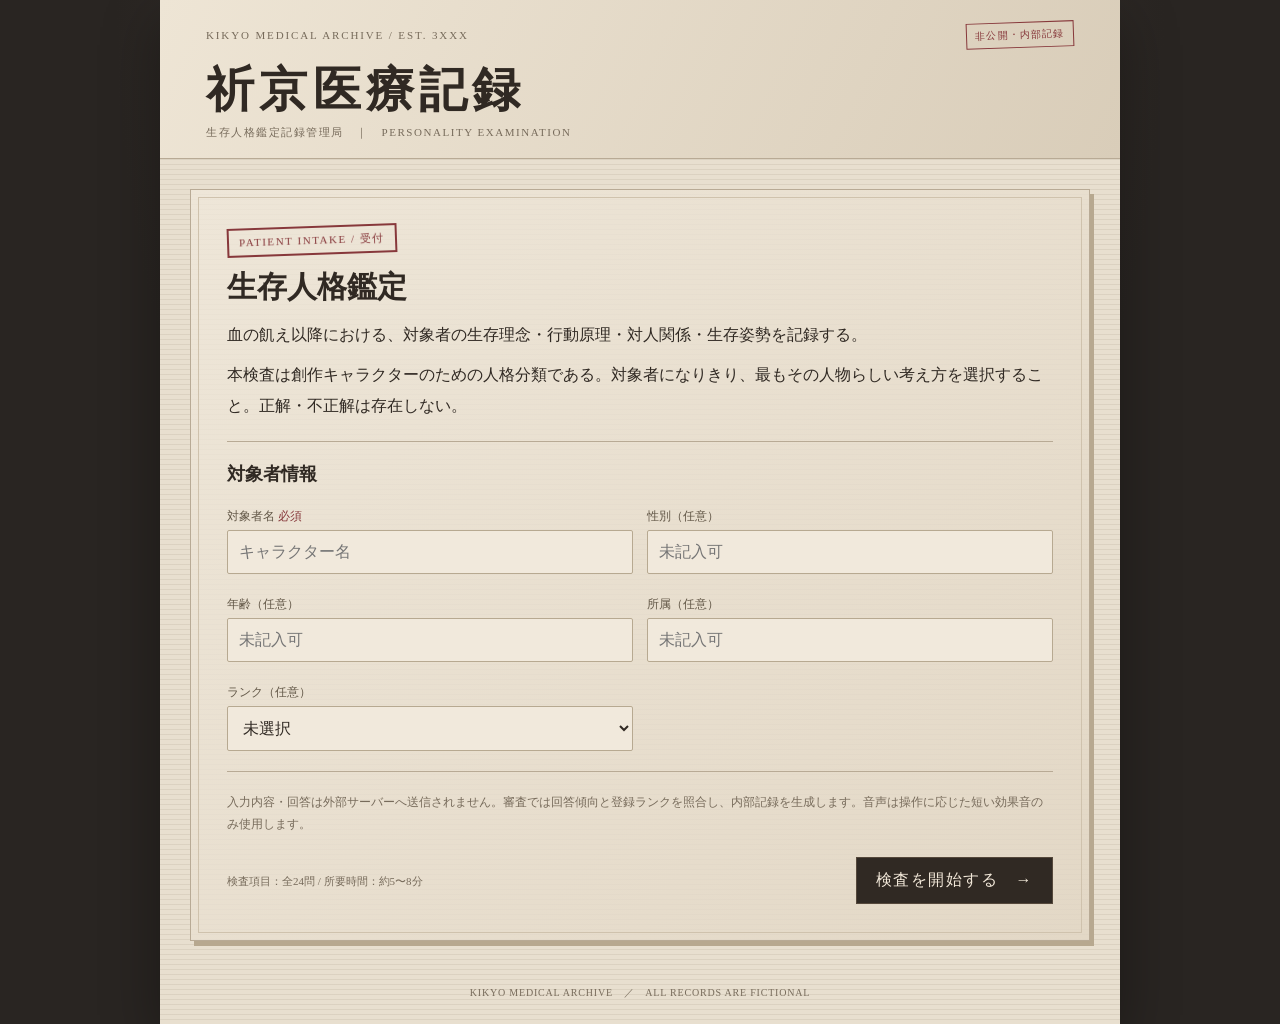
==== commit 4afb5a87: "Add files via upload" ====
--- a/index.html
+++ b/index.html
@@ -11,7 +11,7 @@
 <body>
 <div class="site">
 <header>
- <div class="header-top"><div class="kicker">KIKYO MEDICAL ARCHIVE / EST. 3XXX</div><div class="header-controls"><button type="button" class="sound-toggle" id="soundBtn" aria-pressed="false">♫ BGM：OFF</button><div class="archive-mark">非公開・内部記録</div></div></div>
+ <div class="header-top"><div class="kicker">KIKYO MEDICAL ARCHIVE / EST. 3XXX</div><div class="header-controls"><div class="archive-mark">非公開・内部記録</div></div></div>
  <h1>祈京医療記録</h1>
  <div class="header-sub">生存人格鑑定記録管理局　｜　PERSONALITY EXAMINATION</div>
 </header>
@@ -31,7 +31,7 @@
   <div class="field"><label for="rank">ランク（任意）</label><select id="rank"><option value="">未選択</option><option>スレイブ</option><option>シビル</option><option>ドミナント</option><option>ロード</option><option>その他</option></select></div>
  </div>
  <hr class="rule">
- <p class="small">入力はすべて任意の創作キャラクター情報として扱います。名前以外は空欄でも診断できます。入力内容・回答は外部サーバーへ送信されず、このページを閉じると消去されます。病院風BGMは画面上部のボタンから再生できます。検査中は採血管型ゲージが回答数に応じて満ち、最終結果ではガラスのような短い効果音が鳴ります。要注意記録では警報音が追加されます。</p>
+ <p class="small">入力内容・回答は外部サーバーへ送信されません。審査では回答傾向と登録ランクを照合し、内部記録を生成します。音声は操作に応じた短い効果音のみ使用します。</p>
  <div class="actions"><span class="notice">検査項目：全24問 / 所要時間：約5〜8分</span><button class="btn" id="startBtn">検査を開始する　→</button></div>
 </section>
 
@@ -65,6 +65,8 @@
  <div class="panel" id="certificate">
   <div class="result-head"><div><div class="stamp">診断確定 / CONFIRMED</div><div class="kicker" style="margin-top:17px">PATIENT PERSONALITY RECORD</div></div><div class="micro">FILE No. KMA-24</div></div>
   <div id="warningBadge" class="warning-record hidden" role="status">【要注意】</div>
+  <section id="specialFlags" class="special-flags hidden" aria-live="polite"></section>
+  <section id="rankReview" class="rank-review hidden" aria-live="polite"></section>
   <h2 id="resultCharacter" style="margin-bottom:0"></h2><div class="small" id="resultMeta"></div><div class="small date-record" id="resultDate"></div>
   <hr class="rule">
   <div class="kicker">PERSONALITY CODE</div><div class="result-code" id="resultCode"></div>
@@ -106,6 +108,8 @@
 <div class="footer">KIKYO MEDICAL ARCHIVE　／　ALL RECORDS ARE FICTIONAL</div>
 </div>
 
+<script src="rank-records.js" defer></script>
+<script src="audio.js" defer></script>
 <script src="script.js" defer></script>
 </body>
 </html>
